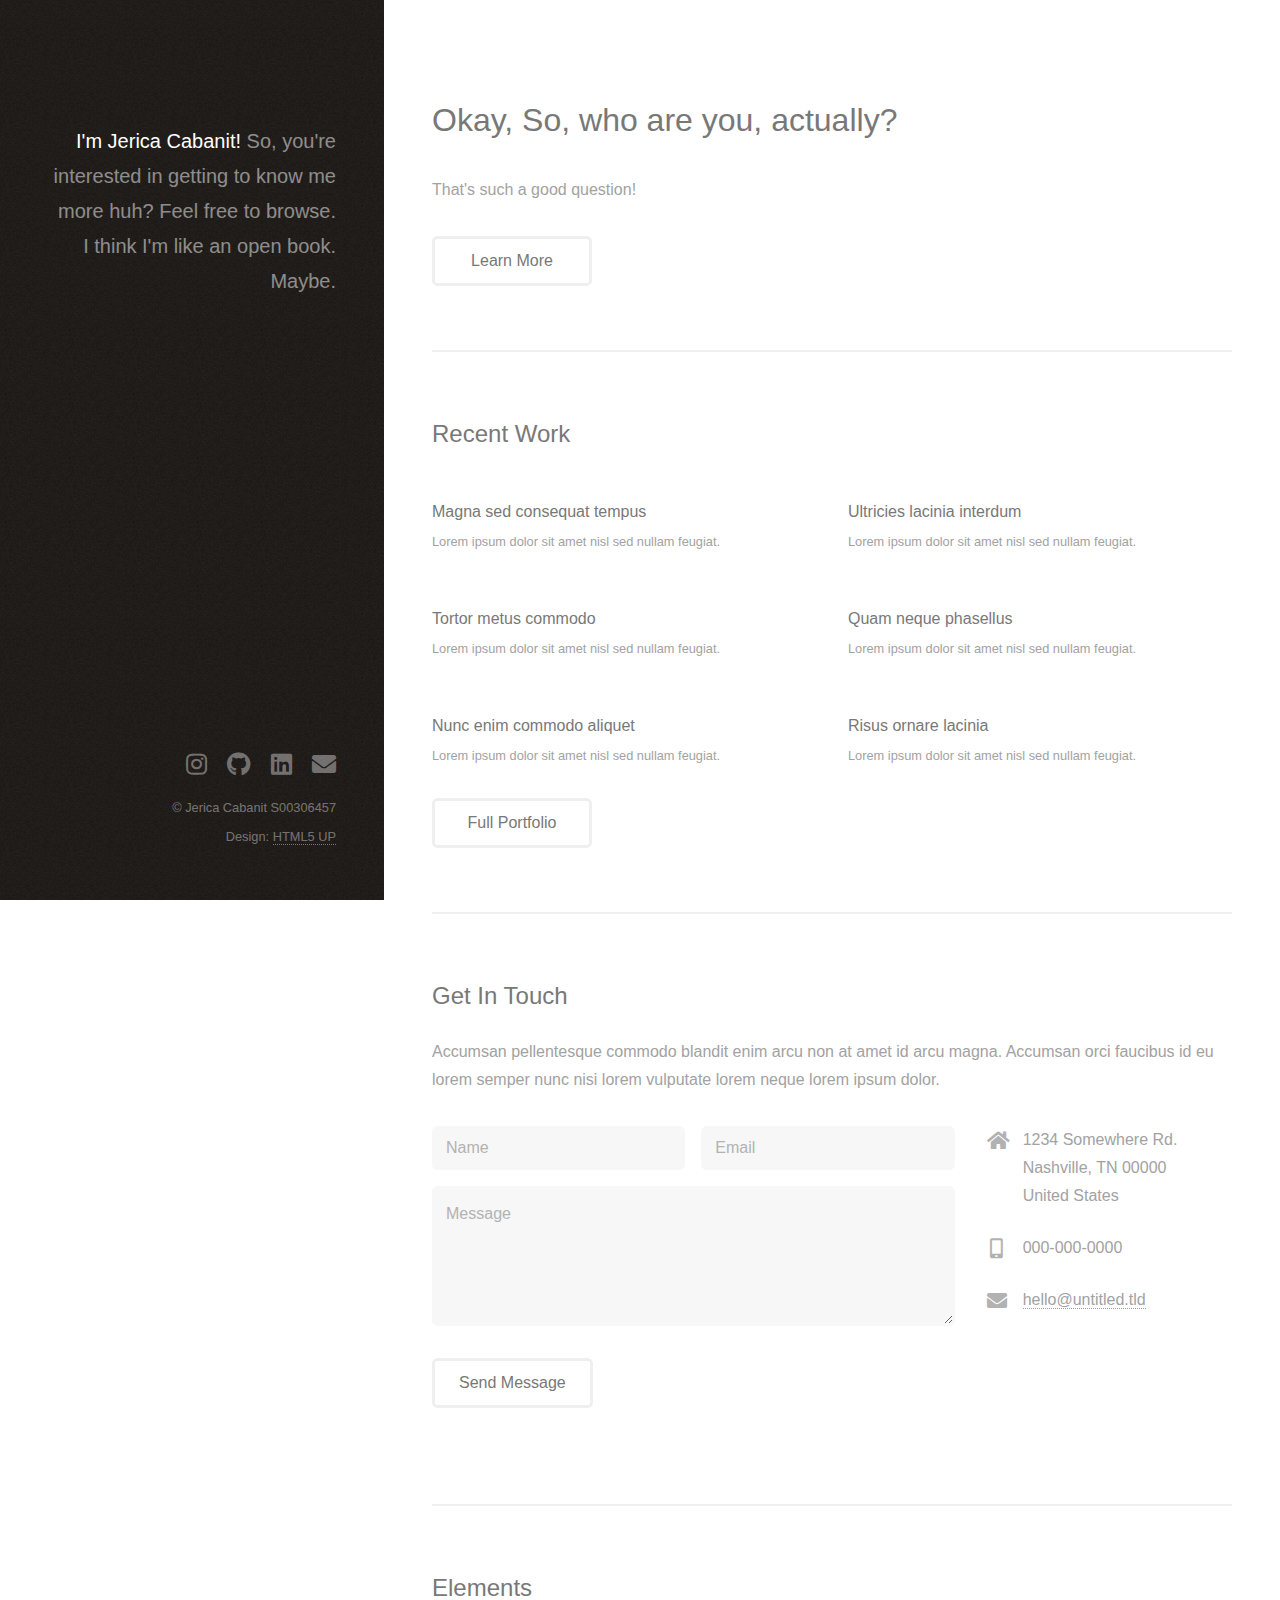
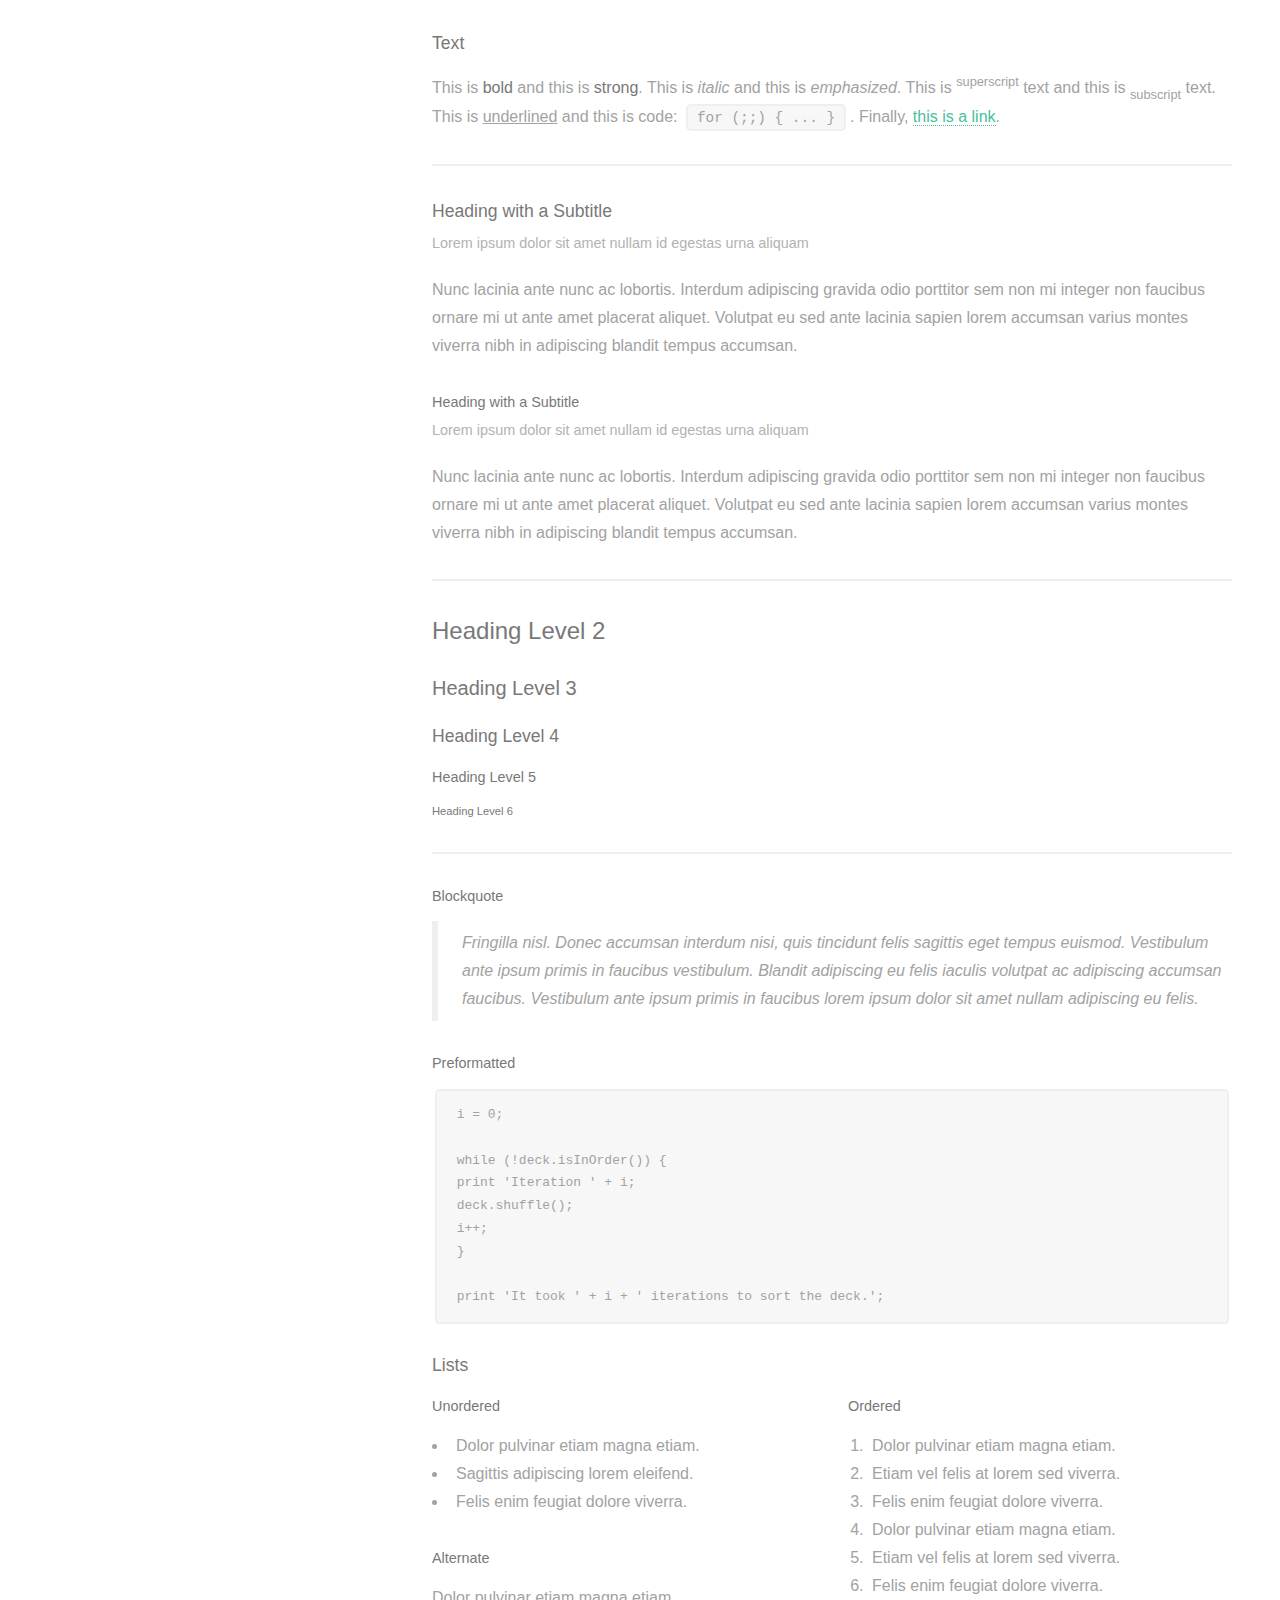
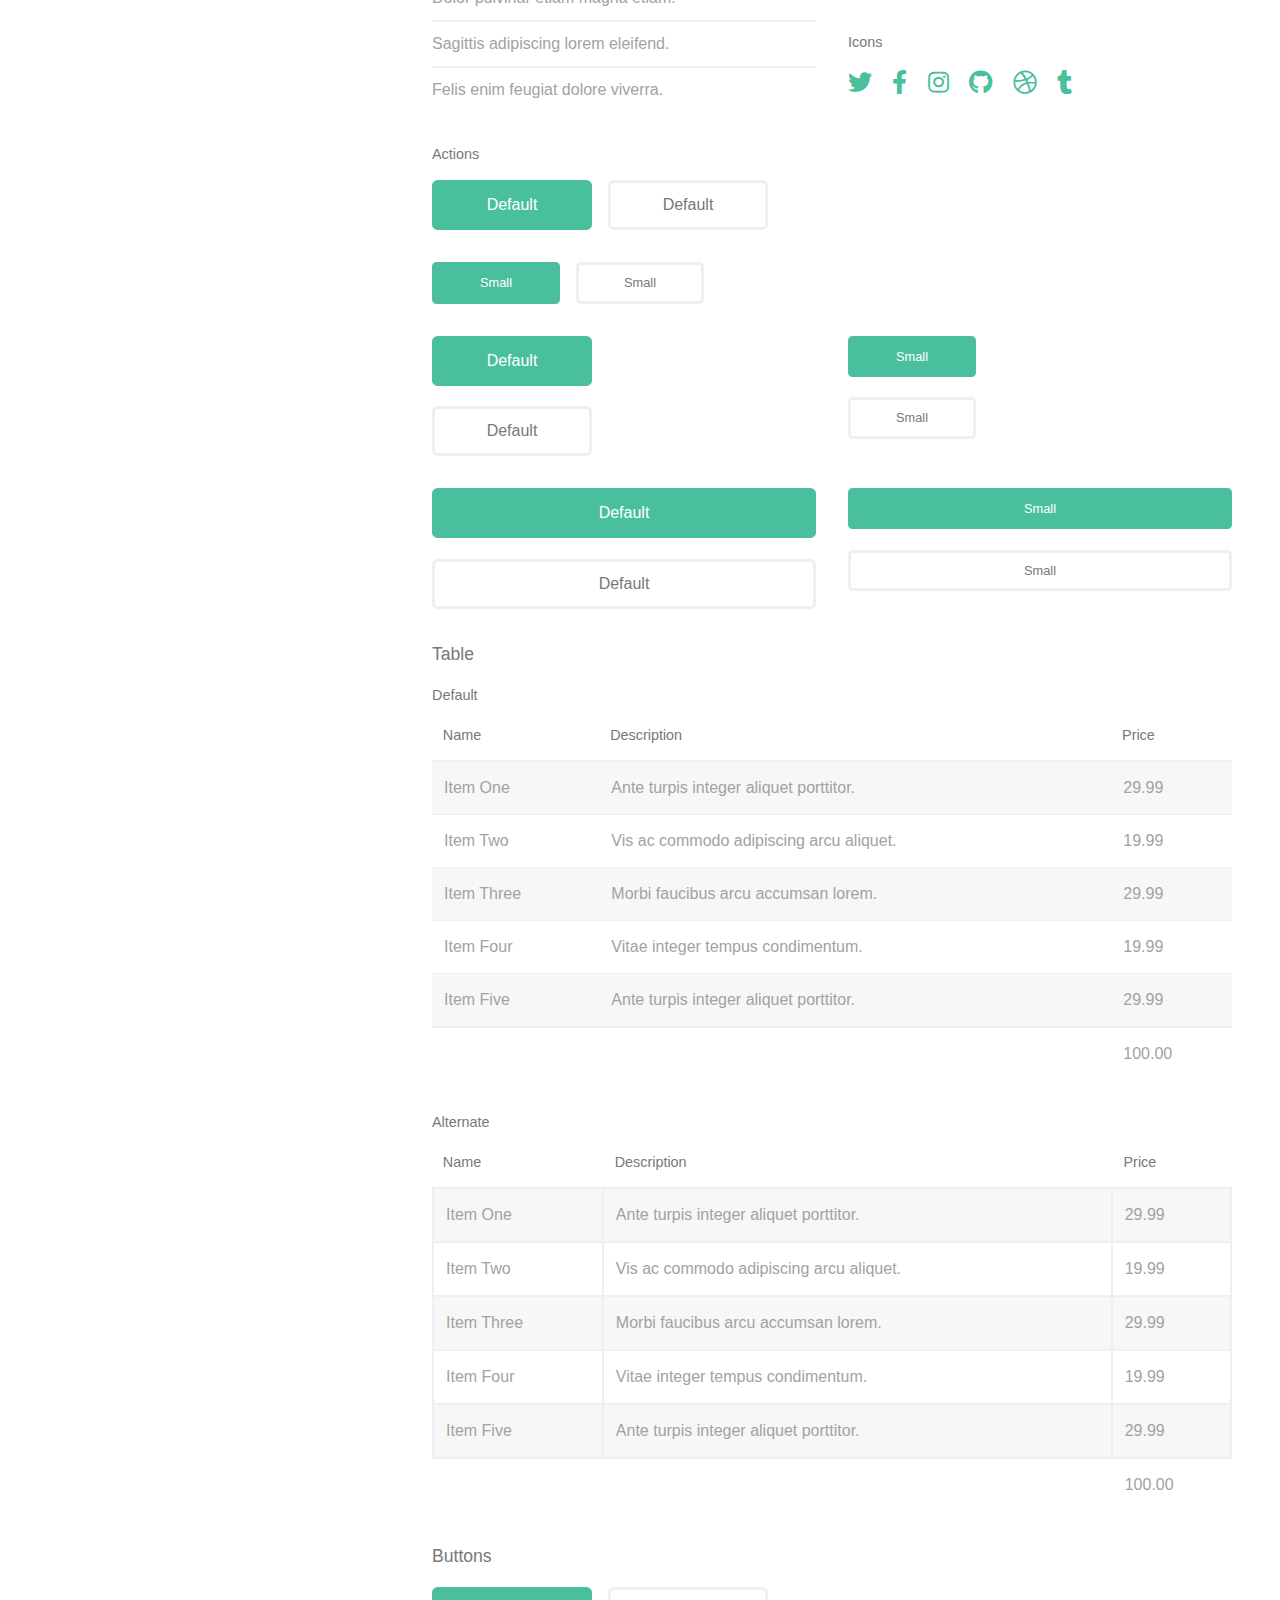
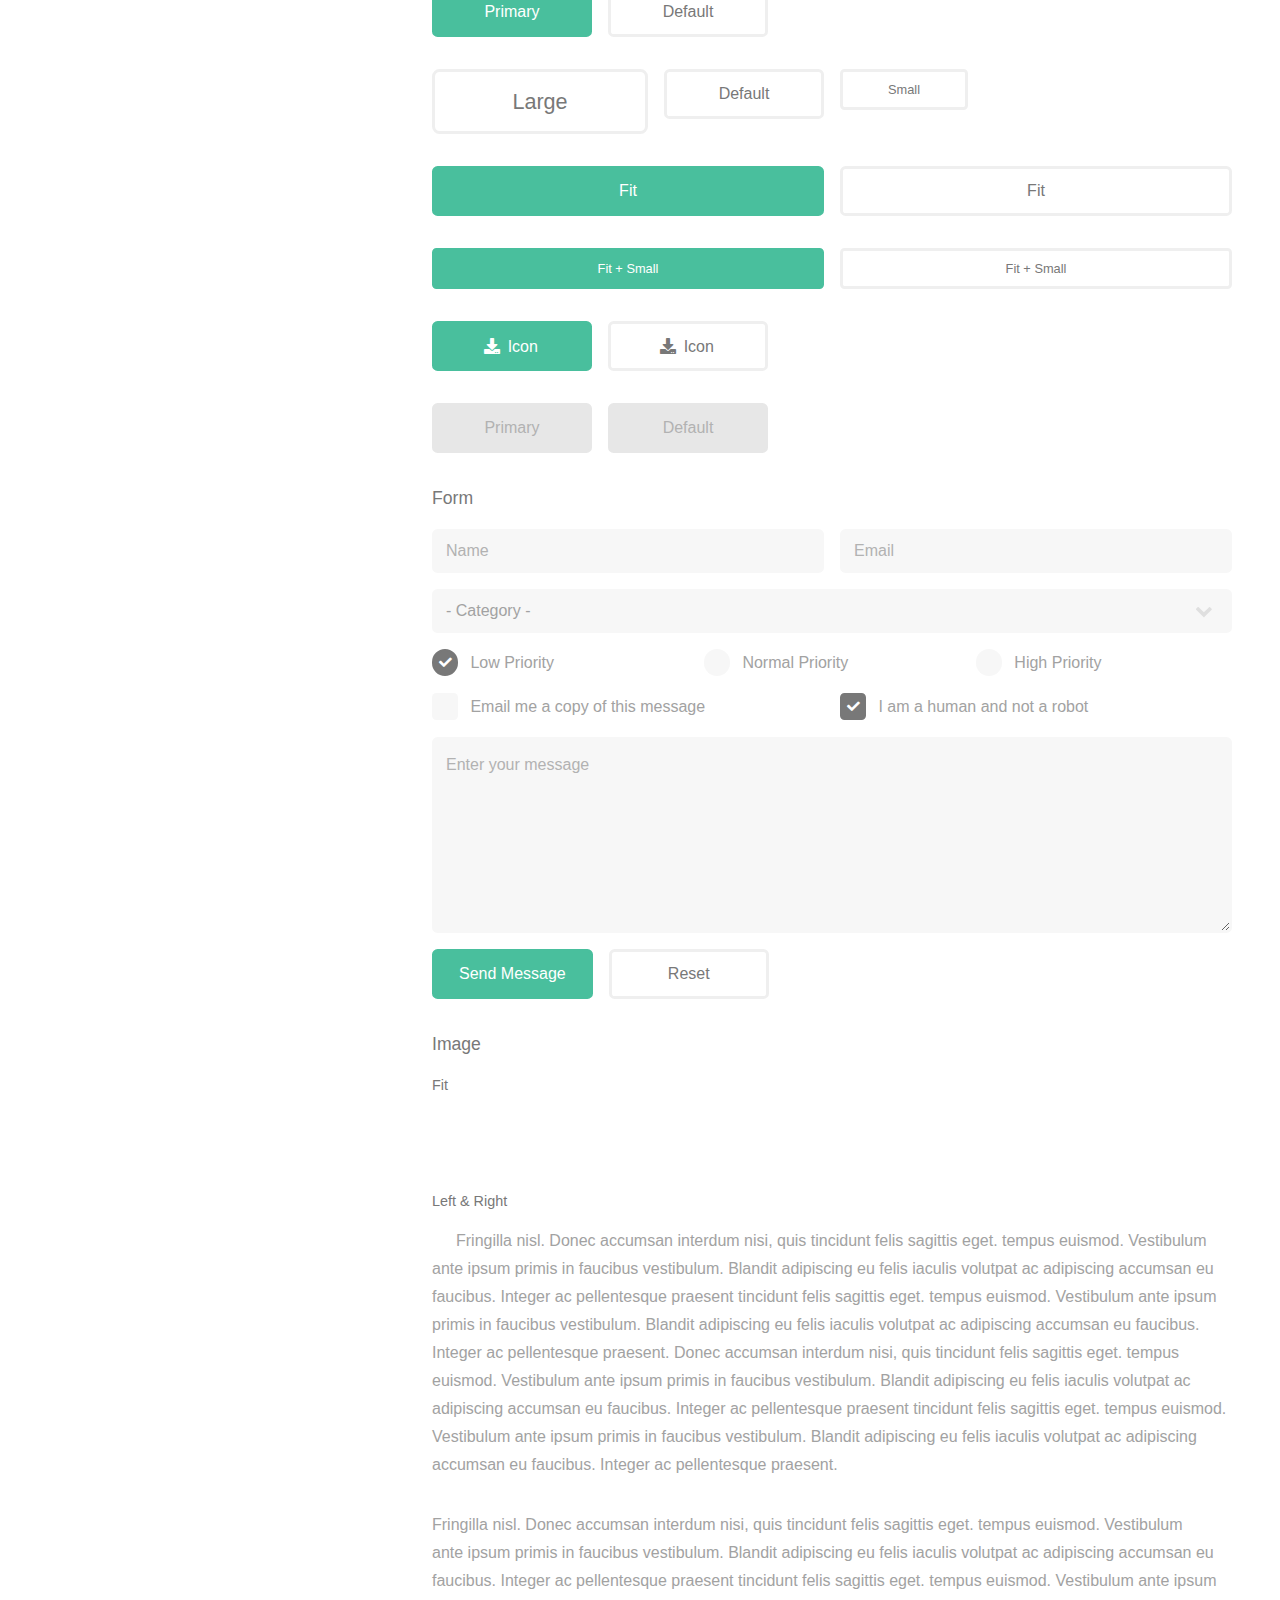
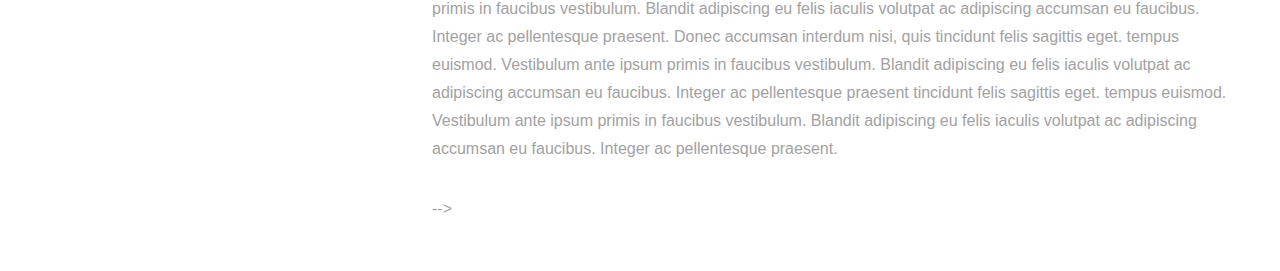
==== aboutme.html @ 07ad5244 "Updated edits on code" ====
<!DOCTYPE HTML>
<!--
	Strata by HTML5 UP
	html5up.net | @ajlkn
	Free for personal and commercial use under the CCA 3.0 license (html5up.net/license)
-->
<html>
	<head>
		<title>Jerica Cabanit - Portfolio</title>
		<meta charset="utf-8" />
		<meta name="viewport" content="width=device-width, initial-scale=1, user-scalable=no" />
		<link rel="stylesheet" href="assets/css/main.css" />
	</head>
	<body class="is-preload">

		<!-- Header -->
			<header id="header">
				<div class="inner">
					<a href="#" class="image avatar"><img src="images/avatar.jpg" alt="" /></a>
					<h1><strong>I'm Jerica Cabanit!</strong><br />
					So, you're interested in getting to know
					me more huh? Feel free to browse.
					I think I'm like an open book. Maybe. <h1>
				</div>
			</header>

		<!-- Main -->
			<div id="main">

				<!-- One -->
					<section id="one">
						<header class="major">
							<h2>Okay, So, who are you, actually?</h2>
						</header>
						<p> That's such a good question!</p>
						<ul class="actions">
							<li><a href="#" class="button">Learn More</a></li>
						</ul>
					</section>

				<!-- Two -->
					<section id="two">
						<h2>Recent Work</h2>
						<div class="row">
							<article class="col-6 col-12-xsmall work-item">
								<a href="images/fulls/01.jpg" class="image fit thumb"><img src="images/thumbs/01.jpg" alt="" /></a>
								<h3>Magna sed consequat tempus</h3>
								<p>Lorem ipsum dolor sit amet nisl sed nullam feugiat.</p>
							</article>
							<article class="col-6 col-12-xsmall work-item">
								<a href="images/fulls/02.jpg" class="image fit thumb"><img src="images/thumbs/02.jpg" alt="" /></a>
								<h3>Ultricies lacinia interdum</h3>
								<p>Lorem ipsum dolor sit amet nisl sed nullam feugiat.</p>
							</article>
							<article class="col-6 col-12-xsmall work-item">
								<a href="images/fulls/03.jpg" class="image fit thumb"><img src="images/thumbs/03.jpg" alt="" /></a>
								<h3>Tortor metus commodo</h3>
								<p>Lorem ipsum dolor sit amet nisl sed nullam feugiat.</p>
							</article>
							<article class="col-6 col-12-xsmall work-item">
								<a href="images/fulls/04.jpg" class="image fit thumb"><img src="images/thumbs/04.jpg" alt="" /></a>
								<h3>Quam neque phasellus</h3>
								<p>Lorem ipsum dolor sit amet nisl sed nullam feugiat.</p>
							</article>
							<article class="col-6 col-12-xsmall work-item">
								<a href="images/fulls/05.jpg" class="image fit thumb"><img src="images/thumbs/05.jpg" alt="" /></a>
								<h3>Nunc enim commodo aliquet</h3>
								<p>Lorem ipsum dolor sit amet nisl sed nullam feugiat.</p>
							</article>
							<article class="col-6 col-12-xsmall work-item">
								<a href="images/fulls/06.jpg" class="image fit thumb"><img src="images/thumbs/06.jpg" alt="" /></a>
								<h3>Risus ornare lacinia</h3>
								<p>Lorem ipsum dolor sit amet nisl sed nullam feugiat.</p>
							</article>
						</div>
						<ul class="actions">
							<li><a href="#" class="button">Full Portfolio</a></li>
						</ul>
					</section>

				<!-- Three -->
					<section id="three">
						<h2>Get In Touch</h2>
						<p>Accumsan pellentesque commodo blandit enim arcu non at amet id arcu magna. Accumsan orci faucibus id eu lorem semper nunc nisi lorem vulputate lorem neque lorem ipsum dolor.</p>
						<div class="row">
							<div class="col-8 col-12-small">
								<form method="post" action="#">
									<div class="row gtr-uniform gtr-50">
										<div class="col-6 col-12-xsmall"><input type="text" name="name" id="name" placeholder="Name" /></div>
										<div class="col-6 col-12-xsmall"><input type="email" name="email" id="email" placeholder="Email" /></div>
										<div class="col-12"><textarea name="message" id="message" placeholder="Message" rows="4"></textarea></div>
									</div>
								</form>
								<ul class="actions">
									<li><input type="submit" value="Send Message" /></li>
								</ul>
							</div>
							<div class="col-4 col-12-small">
								<ul class="labeled-icons">
									<li>
										<h3 class="icon solid fa-home"><span class="label">Address</span></h3>
										1234 Somewhere Rd.<br />
										Nashville, TN 00000<br />
										United States
									</li>
									<li>
										<h3 class="icon solid fa-mobile-alt"><span class="label">Phone</span></h3>
										000-000-0000
									</li>
									<li>
										<h3 class="icon solid fa-envelope"><span class="label">Email</span></h3>
										<a href="#">hello@untitled.tld</a>
									</li>
								</ul>
							</div>
						</div>
					</section>

					<section id="four">
						<h2>Elements</h2>

						<section>
							<h4>Text</h4>
							<p>This is <b>bold</b> and this is <strong>strong</strong>. This is <i>italic</i> and this is <em>emphasized</em>.
							This is <sup>superscript</sup> text and this is <sub>subscript</sub> text.
							This is <u>underlined</u> and this is code: <code>for (;;) { ... }</code>. Finally, <a href="#">this is a link</a>.</p>
							<hr />
							<header>
								<h4>Heading with a Subtitle</h4>
								<p>Lorem ipsum dolor sit amet nullam id egestas urna aliquam</p>
							</header>
							<p>Nunc lacinia ante nunc ac lobortis. Interdum adipiscing gravida odio porttitor sem non mi integer non faucibus ornare mi ut ante amet placerat aliquet. Volutpat eu sed ante lacinia sapien lorem accumsan varius montes viverra nibh in adipiscing blandit tempus accumsan.</p>
							<header>
								<h5>Heading with a Subtitle</h5>
								<p>Lorem ipsum dolor sit amet nullam id egestas urna aliquam</p>
							</header>
							<p>Nunc lacinia ante nunc ac lobortis. Interdum adipiscing gravida odio porttitor sem non mi integer non faucibus ornare mi ut ante amet placerat aliquet. Volutpat eu sed ante lacinia sapien lorem accumsan varius montes viverra nibh in adipiscing blandit tempus accumsan.</p>
							<hr />
							<h2>Heading Level 2</h2>
							<h3>Heading Level 3</h3>
							<h4>Heading Level 4</h4>
							<h5>Heading Level 5</h5>
							<h6>Heading Level 6</h6>
							<hr />
							<h5>Blockquote</h5>
							<blockquote>Fringilla nisl. Donec accumsan interdum nisi, quis tincidunt felis sagittis eget tempus euismod. Vestibulum ante ipsum primis in faucibus vestibulum. Blandit adipiscing eu felis iaculis volutpat ac adipiscing accumsan faucibus. Vestibulum ante ipsum primis in faucibus lorem ipsum dolor sit amet nullam adipiscing eu felis.</blockquote>
							<h5>Preformatted</h5>
							<pre><code>i = 0;

while (!deck.isInOrder()) {
print 'Iteration ' + i;
deck.shuffle();
i++;
}

print 'It took ' + i + ' iterations to sort the deck.';</code></pre>
						</section>

						<section>
							<h4>Lists</h4>
							<div class="row">
								<div class="col-6 col-12-xsmall">
									<h5>Unordered</h5>
									<ul>
										<li>Dolor pulvinar etiam magna etiam.</li>
										<li>Sagittis adipiscing lorem eleifend.</li>
										<li>Felis enim feugiat dolore viverra.</li>
									</ul>
									<h5>Alternate</h5>
									<ul class="alt">
										<li>Dolor pulvinar etiam magna etiam.</li>
										<li>Sagittis adipiscing lorem eleifend.</li>
										<li>Felis enim feugiat dolore viverra.</li>
									</ul>
								</div>
								<div class="col-6 col-12-xsmall">
									<h5>Ordered</h5>
									<ol>
										<li>Dolor pulvinar etiam magna etiam.</li>
										<li>Etiam vel felis at lorem sed viverra.</li>
										<li>Felis enim feugiat dolore viverra.</li>
										<li>Dolor pulvinar etiam magna etiam.</li>
										<li>Etiam vel felis at lorem sed viverra.</li>
										<li>Felis enim feugiat dolore viverra.</li>
									</ol>
									<h5>Icons</h5>
									<ul class="icons">
										<li><a href="#" class="icon brands fa-twitter"><span class="label">Twitter</span></a></li>
										<li><a href="#" class="icon brands fa-facebook-f"><span class="label">Facebook</span></a></li>
										<li><a href="#" class="icon brands fa-instagram"><span class="label">Instagram</span></a></li>
										<li><a href="#" class="icon brands fa-github"><span class="label">Github</span></a></li>
										<li><a href="#" class="icon brands fa-dribbble"><span class="label">Dribbble</span></a></li>
										<li><a href="#" class="icon brands fa-tumblr"><span class="label">Tumblr</span></a></li>
									</ul>
								</div>
							</div>
							<h5>Actions</h5>
							<ul class="actions">
								<li><a href="#" class="button primary">Default</a></li>
								<li><a href="#" class="button">Default</a></li>
							</ul>
							<ul class="actions small">
								<li><a href="#" class="button primary small">Small</a></li>
								<li><a href="#" class="button small">Small</a></li>
							</ul>
							<div class="row">
								<div class="col-6 col-12-small">
									<ul class="actions stacked">
										<li><a href="#" class="button primary">Default</a></li>
										<li><a href="#" class="button">Default</a></li>
									</ul>
								</div>
								<div class="col-6 col-12-small">
									<ul class="actions stacked">
										<li><a href="#" class="button primary small">Small</a></li>
										<li><a href="#" class="button small">Small</a></li>
									</ul>
								</div>
								<div class="col-6 col-12-small">
									<ul class="actions stacked">
										<li><a href="#" class="button primary fit">Default</a></li>
										<li><a href="#" class="button fit">Default</a></li>
									</ul>
								</div>
								<div class="col-6 col-12-small">
									<ul class="actions stacked">
										<li><a href="#" class="button primary small fit">Small</a></li>
										<li><a href="#" class="button small fit">Small</a></li>
									</ul>
								</div>
							</div>
						</section>

						<section>
							<h4>Table</h4>
							<h5>Default</h5>
							<div class="table-wrapper">
								<table>
									<thead>
										<tr>
											<th>Name</th>
											<th>Description</th>
											<th>Price</th>
										</tr>
									</thead>
									<tbody>
										<tr>
											<td>Item One</td>
											<td>Ante turpis integer aliquet porttitor.</td>
											<td>29.99</td>
										</tr>
										<tr>
											<td>Item Two</td>
											<td>Vis ac commodo adipiscing arcu aliquet.</td>
											<td>19.99</td>
										</tr>
										<tr>
											<td>Item Three</td>
											<td> Morbi faucibus arcu accumsan lorem.</td>
											<td>29.99</td>
										</tr>
										<tr>
											<td>Item Four</td>
											<td>Vitae integer tempus condimentum.</td>
											<td>19.99</td>
										</tr>
										<tr>
											<td>Item Five</td>
											<td>Ante turpis integer aliquet porttitor.</td>
											<td>29.99</td>
										</tr>
									</tbody>
									<tfoot>
										<tr>
											<td colspan="2"></td>
											<td>100.00</td>
										</tr>
									</tfoot>
								</table>
							</div>

							<h5>Alternate</h5>
							<div class="table-wrapper">
								<table class="alt">
									<thead>
										<tr>
											<th>Name</th>
											<th>Description</th>
											<th>Price</th>
										</tr>
									</thead>
									<tbody>
										<tr>
											<td>Item One</td>
											<td>Ante turpis integer aliquet porttitor.</td>
											<td>29.99</td>
										</tr>
										<tr>
											<td>Item Two</td>
											<td>Vis ac commodo adipiscing arcu aliquet.</td>
											<td>19.99</td>
										</tr>
										<tr>
											<td>Item Three</td>
											<td> Morbi faucibus arcu accumsan lorem.</td>
											<td>29.99</td>
										</tr>
										<tr>
											<td>Item Four</td>
											<td>Vitae integer tempus condimentum.</td>
											<td>19.99</td>
										</tr>
										<tr>
											<td>Item Five</td>
											<td>Ante turpis integer aliquet porttitor.</td>
											<td>29.99</td>
										</tr>
									</tbody>
									<tfoot>
										<tr>
											<td colspan="2"></td>
											<td>100.00</td>
										</tr>
									</tfoot>
								</table>
							</div>
						</section>

						<section>
							<h4>Buttons</h4>
							<ul class="actions">
								<li><a href="#" class="button primary">Primary</a></li>
								<li><a href="#" class="button">Default</a></li>
							</ul>
							<ul class="actions">
								<li><a href="#" class="button large">Large</a></li>
								<li><a href="#" class="button">Default</a></li>
								<li><a href="#" class="button small">Small</a></li>
							</ul>
							<ul class="actions fit">
								<li><a href="#" class="button primary fit">Fit</a></li>
								<li><a href="#" class="button fit">Fit</a></li>
							</ul>
							<ul class="actions fit small">
								<li><a href="#" class="button primary fit small">Fit + Small</a></li>
								<li><a href="#" class="button fit small">Fit + Small</a></li>
							</ul>
							<ul class="actions">
								<li><a href="#" class="button primary icon solid fa-download">Icon</a></li>
								<li><a href="#" class="button icon solid fa-download">Icon</a></li>
							</ul>
							<ul class="actions">
								<li><span class="button primary disabled">Primary</span></li>
								<li><span class="button disabled">Default</span></li>
							</ul>
						</section>

						<section>
							<h4>Form</h4>
							<form method="post" action="#">
								<div class="row gtr-uniform gtr-50">
									<div class="col-6 col-12-xsmall">
										<input type="text" name="demo-name" id="demo-name" value="" placeholder="Name" />
									</div>
									<div class="col-6 col-12-xsmall">
										<input type="email" name="demo-email" id="demo-email" value="" placeholder="Email" />
									</div>
									<div class="col-12">
										<select name="demo-category" id="demo-category">
											<option value="">- Category -</option>
											<option value="1">Manufacturing</option>
											<option value="1">Shipping</option>
											<option value="1">Administration</option>
											<option value="1">Human Resources</option>
										</select>
									</div>
									<div class="col-4 col-12-small">
										<input type="radio" id="demo-priority-low" name="demo-priority" checked>
										<label for="demo-priority-low">Low Priority</label>
									</div>
									<div class="col-4 col-12-small">
										<input type="radio" id="demo-priority-normal" name="demo-priority">
										<label for="demo-priority-normal">Normal Priority</label>
									</div>
									<div class="col-4 col-12-small">
										<input type="radio" id="demo-priority-high" name="demo-priority">
										<label for="demo-priority-high">High Priority</label>
									</div>
									<div class="col-6 col-12-small">
										<input type="checkbox" id="demo-copy" name="demo-copy">
										<label for="demo-copy">Email me a copy of this message</label>
									</div>
									<div class="col-6 col-12-small">
										<input type="checkbox" id="demo-human" name="demo-human" checked>
										<label for="demo-human">I am a human and not a robot</label>
									</div>
									<div class="col-12">
										<textarea name="demo-message" id="demo-message" placeholder="Enter your message" rows="6"></textarea>
									</div>
									<div class="col-12">
										<ul class="actions">
											<li><input type="submit" value="Send Message" class="primary" /></li>
											<li><input type="reset" value="Reset" /></li>
										</ul>
									</div>
								</div>
							</form>
						</section>

						<section>
							<h4>Image</h4>
							<h5>Fit</h5>
							<div class="box alt">
								<div class="row gtr-50 gtr-uniform">
									<div class="col-12"><span class="image fit"><img src="images/fulls/05.jpg" alt="" /></span></div>
									<div class="col-4"><span class="image fit"><img src="images/thumbs/01.jpg" alt="" /></span></div>
									<div class="col-4"><span class="image fit"><img src="images/thumbs/02.jpg" alt="" /></span></div>
									<div class="col-4"><span class="image fit"><img src="images/thumbs/03.jpg" alt="" /></span></div>
									<div class="col-4"><span class="image fit"><img src="images/thumbs/04.jpg" alt="" /></span></div>
									<div class="col-4"><span class="image fit"><img src="images/thumbs/05.jpg" alt="" /></span></div>
									<div class="col-4"><span class="image fit"><img src="images/thumbs/06.jpg" alt="" /></span></div>
									<div class="col-4"><span class="image fit"><img src="images/thumbs/03.jpg" alt="" /></span></div>
									<div class="col-4"><span class="image fit"><img src="images/thumbs/02.jpg" alt="" /></span></div>
									<div class="col-4"><span class="image fit"><img src="images/thumbs/01.jpg" alt="" /></span></div>
								</div>
							</div>
							<h5>Left &amp; Right</h5>
							<p><span class="image left"><img src="images/avatar.jpg" alt="" /></span>Fringilla nisl. Donec accumsan interdum nisi, quis tincidunt felis sagittis eget. tempus euismod. Vestibulum ante ipsum primis in faucibus vestibulum. Blandit adipiscing eu felis iaculis volutpat ac adipiscing accumsan eu faucibus. Integer ac pellentesque praesent tincidunt felis sagittis eget. tempus euismod. Vestibulum ante ipsum primis in faucibus vestibulum. Blandit adipiscing eu felis iaculis volutpat ac adipiscing accumsan eu faucibus. Integer ac pellentesque praesent. Donec accumsan interdum nisi, quis tincidunt felis sagittis eget. tempus euismod. Vestibulum ante ipsum primis in faucibus vestibulum. Blandit adipiscing eu felis iaculis volutpat ac adipiscing accumsan eu faucibus. Integer ac pellentesque praesent tincidunt felis sagittis eget. tempus euismod. Vestibulum ante ipsum primis in faucibus vestibulum. Blandit adipiscing eu felis iaculis volutpat ac adipiscing accumsan eu faucibus. Integer ac pellentesque praesent.</p>
							<p><span class="image right"><img src="images/avatar.jpg" alt="" /></span>Fringilla nisl. Donec accumsan interdum nisi, quis tincidunt felis sagittis eget. tempus euismod. Vestibulum ante ipsum primis in faucibus vestibulum. Blandit adipiscing eu felis iaculis volutpat ac adipiscing accumsan eu faucibus. Integer ac pellentesque praesent tincidunt felis sagittis eget. tempus euismod. Vestibulum ante ipsum primis in faucibus vestibulum. Blandit adipiscing eu felis iaculis volutpat ac adipiscing accumsan eu faucibus. Integer ac pellentesque praesent. Donec accumsan interdum nisi, quis tincidunt felis sagittis eget. tempus euismod. Vestibulum ante ipsum primis in faucibus vestibulum. Blandit adipiscing eu felis iaculis volutpat ac adipiscing accumsan eu faucibus. Integer ac pellentesque praesent tincidunt felis sagittis eget. tempus euismod. Vestibulum ante ipsum primis in faucibus vestibulum. Blandit adipiscing eu felis iaculis volutpat ac adipiscing accumsan eu faucibus. Integer ac pellentesque praesent.</p>
						</section>

					</section>
				-->

			</div>

		<!-- Footer -->
			<footer id="footer">
				<div class="inner">
					<ul class="icons">
						<li><a href="#" class="icon brands fa-instagram"><span class="label">Instagram</span></a></li>
						<li><a href="#" class="icon brands fa-github"><span class="label">Github</span></a></li>
						<li><a href="#" class="icon brands fa-linkedin"><span class="label">LinkedIn</span></a></li>
						<li><a href="#" class="icon solid fa-envelope"><span class="label">Email</span></a></li>
					</ul>
					<ul class="copyright">
						<li>&copy; Jerica Cabanit S00306457</li><li>Design: <a href="http://html5up.net">HTML5 UP</a></li>
					</ul>
				</div>
			</footer>

		<!-- Scripts -->
			<script src="assets/js/jquery.min.js"></script>
			<script src="assets/js/jquery.poptrox.min.js"></script>
			<script src="assets/js/browser.min.js"></script>
			<script src="assets/js/breakpoints.min.js"></script>
			<script src="assets/js/util.js"></script>
			<script src="assets/js/main.js"></script>

	</body>
</html>
---- assets/css/main.css ----
@import url("fontawesome-all.min.css");
@import url("https://fonts.googleapis.com/css?family=Source+Sans+Pro:400,400italic");

/*
	Strata by HTML5 UP
	html5up.net | @ajlkn
	Free for personal and commercial use under the CCA 3.0 license (html5up.net/license)
*/

html, body, div, span, applet, object,
iframe, h1, h2, h3, h4, h5, h6, p, blockquote,
pre, a, abbr, acronym, address, big, cite,
code, del, dfn, em, img, ins, kbd, q, s, samp,
small, strike, strong, sub, sup, tt, var, b,
u, i, center, dl, dt, dd, ol, ul, li, fieldset,
form, label, legend, table, caption, tbody,
tfoot, thead, tr, th, td, article, aside,
canvas, details, embed, figure, figcaption,
footer, header, hgroup, menu, nav, output, ruby,
section, summary, time, mark, audio, video {
	margin: 0;
	padding: 0;
	border: 0;
	font-size: 100%;
	font: inherit;
	vertical-align: baseline;}

article, aside, details, figcaption, figure,
footer, header, hgroup, menu, nav, section {
	display: block;}

body {
	line-height: 1;
}

ol, ul {
	list-style: none;
}

blockquote, q {
	quotes: none;
}

	blockquote:before, blockquote:after, q:before, q:after {
		content: '';
		content: none;
	}

table {
	border-collapse: collapse;
	border-spacing: 0;
}

body {
	-webkit-text-size-adjust: none;
}

mark {
	background-color: transparent;
	color: inherit;
}

input::-moz-focus-inner {
	border: 0;
	padding: 0;
}

input, select, textarea {
	-moz-appearance: none;
	-webkit-appearance: none;
	-ms-appearance: none;
	appearance: none;
}

/* Basic */

	html {
		box-sizing: border-box;
	}

	*, *:before, *:after {
		box-sizing: inherit;
	}

	body {
		background: #fff;
	}

		body.is-preload *, body.is-preload *:before, body.is-preload *:after {
			-moz-animation: none !important;
			-webkit-animation: none !important;
			-ms-animation: none !important;
			animation: none !important;
			-moz-transition: none !important;
			-webkit-transition: none !important;
			-ms-transition: none !important;
			transition: none !important;
		}

	body, input, select, textarea {
		color: #a2a2a2;
		font-family: Arial, Helvetica, sans-serif;
		font-size: 16pt;
		font-weight: 400;
		line-height: 1.75em;
	}

	a {
		-moz-transition: color 0.2s ease-in-out, border-color 0.2s ease-in-out;
		-webkit-transition: color 0.2s ease-in-out, border-color 0.2s ease-in-out;
		-ms-transition: color 0.2s ease-in-out, border-color 0.2s ease-in-out;
		transition: color 0.2s ease-in-out, border-color 0.2s ease-in-out;
		border-bottom: dotted 1px;
		color: #49bf9d;
		text-decoration: none;
	}

		a:hover {
			border-bottom-color: transparent;
			color: #49bf9d !important;
			text-decoration: none;
		}

	strong, b {
		color: #787878;
		font-weight: 400;
	}

	em, i {
		font-style: italic;
	}

	p {
		margin: 0 0 2em 0;
	}

	h1, h2, h3, h4, h5, h6 {
		color: #787878;
		font-weight: 400;
		line-height: 1em;
		margin: 0 0 1em 0;
	}

		h1 a, h2 a, h3 a, h4 a, h5 a, h6 a {
			color: inherit;
			text-decoration: none;
		}

	h1 {
		font-size: 2em;
		line-height: 1.5em;
	}

	h2 {
		font-size: 1.5em;
		line-height: 1.5em;
	}

	h3 {
		font-size: 1.25em;
		line-height: 1.5em;
	}

	h4 {
		font-size: 1.1em;
		line-height: 1.5em;
	}

	h5 {
		font-size: 0.9em;
		line-height: 1.5em;
	}

	h6 {
		font-size: 0.7em;
		line-height: 1.5em;
	}

	sub {
		font-size: 0.8em;
		position: relative;
		top: 0.5em;
	}

	sup {
		font-size: 0.8em;
		position: relative;
		top: -0.5em;
	}

	hr {
		border: 0;
		border-bottom: solid 2px #efefef;
		margin: 2em 0;
	}

		hr.major {
			margin: 3em 0;
		}

	blockquote {
		border-left: solid 6px #efefef;
		font-style: italic;
		margin: 0 0 2em 0;
		padding: 0.5em 0 0.5em 1.5em;
	}

	code {
		background: #f7f7f7;
		border-radius: 0.35em;
		border: solid 2px #efefef;
		font-family: "Courier New", monospace;
		font-size: 0.9em;
		margin: 0 0.25em;
		padding: 0.25em 0.65em;
	}

	pre {
		-webkit-overflow-scrolling: touch;
		font-family: "Courier New", monospace;
		font-size: 0.9em;
		margin: 0 0 2em 0;
	}

		pre code {
			display: block;
			line-height: 1.75em;
			padding: 1em 1.5em;
			overflow-x: auto;
		}

	.align-left {
		text-align: left;
	}

	.align-center {
		text-align: center;
	}

	.align-right {
		text-align: right;
	}

/* Container */

	.container {
		margin: 0 auto;
		max-width: calc(100% - 4em);
		width: 100%;
	}

		.container.xsmall {
			width: 25%;
		}

		.container.small {
			width: 50%;
		}

		.container.medium {
			width: 75%;
		}

		.container.large {
			width: 125%;
		}

		.container.xlarge {
			width: 150%;
		}

		.container.max {
			width: 100%;
		}

		@media screen and (max-width: 980px) {

			.container {
				width: 100% !important;
				max-width: 100% !important;
			}

		}

		@media screen and (max-width: 480px) {

			.container {
				max-width: calc(100% - 3em);
			}

		}

/* Row */

	.row {
		display: flex;
		flex-wrap: wrap;
		box-sizing: border-box;
		align-items: stretch;
	}

		.row > * {
			box-sizing: border-box;
		}

		.row.gtr-uniform > * > :last-child {
			margin-bottom: 0;
		}

		.row.aln-left {
			justify-content: flex-start;
		}

		.row.aln-center {
			justify-content: center;
		}

		.row.aln-right {
			justify-content: flex-end;
		}

		.row.aln-top {
			align-items: flex-start;
		}

		.row.aln-middle {
			align-items: center;
		}

		.row.aln-bottom {
			align-items: flex-end;
		}

		.row > .imp {
			order: -1;
		}

		.row > .col-1 {
			width: 8.33333%;
		}

		.row > .off-1 {
			margin-left: 8.33333%;
		}

		.row > .col-2 {
			width: 16.66667%;
		}

		.row > .off-2 {
			margin-left: 16.66667%;
		}

		.row > .col-3 {
			width: 25%;
		}

		.row > .off-3 {
			margin-left: 25%;
		}

		.row > .col-4 {
			width: 33.33333%;
		}

		.row > .off-4 {
			margin-left: 33.33333%;
		}

		.row > .col-5 {
			width: 41.66667%;
		}

		.row > .off-5 {
			margin-left: 41.66667%;
		}

		.row > .col-6 {
			width: 50%;
		}

		.row > .off-6 {
			margin-left: 50%;
		}

		.row > .col-7 {
			width: 58.33333%;
		}

		.row > .off-7 {
			margin-left: 58.33333%;
		}

		.row > .col-8 {
			width: 66.66667%;
		}

		.row > .off-8 {
			margin-left: 66.66667%;
		}

		.row > .col-9 {
			width: 75%;
		}

		.row > .off-9 {
			margin-left: 75%;
		}

		.row > .col-10 {
			width: 83.33333%;
		}

		.row > .off-10 {
			margin-left: 83.33333%;
		}

		.row > .col-11 {
			width: 91.66667%;
		}

		.row > .off-11 {
			margin-left: 91.66667%;
		}

		.row > .col-12 {
			width: 100%;
		}

		.row > .off-12 {
			margin-left: 100%;
		}

		.row.gtr-0 {
			margin-top: 0;
			margin-left: 0em;
		}

			.row.gtr-0 > * {
				padding: 0 0 0 0em;
			}

			.row.gtr-0.gtr-uniform {
				margin-top: 0em;
			}

				.row.gtr-0.gtr-uniform > * {
					padding-top: 0em;
				}

		.row.gtr-25 {
			margin-top: 0;
			margin-left: -0.625em;
		}

			.row.gtr-25 > * {
				padding: 0 0 0 0.625em;
			}

			.row.gtr-25.gtr-uniform {
				margin-top: -0.625em;
			}

				.row.gtr-25.gtr-uniform > * {
					padding-top: 0.625em;
				}

		.row.gtr-50 {
			margin-top: 0;
			margin-left: -1.25em;
		}

			.row.gtr-50 > * {
				padding: 0 0 0 1.25em;
			}

			.row.gtr-50.gtr-uniform {
				margin-top: -1.25em;
			}

				.row.gtr-50.gtr-uniform > * {
					padding-top: 1.25em;
				}

		.row {
			margin-top: 0;
			margin-left: -2.5em;
		}

			.row > * {
				padding: 0 0 0 2.5em;
			}

			.row.gtr-uniform {
				margin-top: -2.5em;
			}

				.row.gtr-uniform > * {
					padding-top: 2.5em;
				}

		.row.gtr-150 {
			margin-top: 0;
			margin-left: -3.75em;
		}

			.row.gtr-150 > * {
				padding: 0 0 0 3.75em;
			}

			.row.gtr-150.gtr-uniform {
				margin-top: -3.75em;
			}

				.row.gtr-150.gtr-uniform > * {
					padding-top: 3.75em;
				}

		.row.gtr-200 {
			margin-top: 0;
			margin-left: -5em;
		}

			.row.gtr-200 > * {
				padding: 0 0 0 5em;
			}

			.row.gtr-200.gtr-uniform {
				margin-top: -5em;
			}

				.row.gtr-200.gtr-uniform > * {
					padding-top: 5em;
				}

		@media screen and (max-width: 1800px) {

			.row {
				display: flex;
				flex-wrap: wrap;
				box-sizing: border-box;
				align-items: stretch;
			}

				.row > * {
					box-sizing: border-box;
				}

				.row.gtr-uniform > * > :last-child {
					margin-bottom: 0;
				}

				.row.aln-left {
					justify-content: flex-start;
				}

				.row.aln-center {
					justify-content: center;
				}

				.row.aln-right {
					justify-content: flex-end;
				}

				.row.aln-top {
					align-items: flex-start;
				}

				.row.aln-middle {
					align-items: center;
				}

				.row.aln-bottom {
					align-items: flex-end;
				}

				.row > .imp-xlarge {
					order: -1;
				}

				.row > .col-1-xlarge {
					width: 8.33333%;
				}

				.row > .off-1-xlarge {
					margin-left: 8.33333%;
				}

				.row > .col-2-xlarge {
					width: 16.66667%;
				}

				.row > .off-2-xlarge {
					margin-left: 16.66667%;
				}

				.row > .col-3-xlarge {
					width: 25%;
				}

				.row > .off-3-xlarge {
					margin-left: 25%;
				}

				.row > .col-4-xlarge {
					width: 33.33333%;
				}

				.row > .off-4-xlarge {
					margin-left: 33.33333%;
				}

				.row > .col-5-xlarge {
					width: 41.66667%;
				}

				.row > .off-5-xlarge {
					margin-left: 41.66667%;
				}

				.row > .col-6-xlarge {
					width: 50%;
				}

				.row > .off-6-xlarge {
					margin-left: 50%;
				}

				.row > .col-7-xlarge {
					width: 58.33333%;
				}

				.row > .off-7-xlarge {
					margin-left: 58.33333%;
				}

				.row > .col-8-xlarge {
					width: 66.66667%;
				}

				.row > .off-8-xlarge {
					margin-left: 66.66667%;
				}

				.row > .col-9-xlarge {
					width: 75%;
				}

				.row > .off-9-xlarge {
					margin-left: 75%;
				}

				.row > .col-10-xlarge {
					width: 83.33333%;
				}

				.row > .off-10-xlarge {
					margin-left: 83.33333%;
				}

				.row > .col-11-xlarge {
					width: 91.66667%;
				}

				.row > .off-11-xlarge {
					margin-left: 91.66667%;
				}

				.row > .col-12-xlarge {
					width: 100%;
				}

				.row > .off-12-xlarge {
					margin-left: 100%;
				}

				.row.gtr-0 {
					margin-top: 0;
					margin-left: 0em;
				}

					.row.gtr-0 > * {
						padding: 0 0 0 0em;
					}

					.row.gtr-0.gtr-uniform {
						margin-top: 0em;
					}

						.row.gtr-0.gtr-uniform > * {
							padding-top: 0em;
						}

				.row.gtr-25 {
					margin-top: 0;
					margin-left: -0.625em;
				}

					.row.gtr-25 > * {
						padding: 0 0 0 0.625em;
					}

					.row.gtr-25.gtr-uniform {
						margin-top: -0.625em;
					}

						.row.gtr-25.gtr-uniform > * {
							padding-top: 0.625em;
						}

				.row.gtr-50 {
					margin-top: 0;
					margin-left: -1.25em;
				}

					.row.gtr-50 > * {
						padding: 0 0 0 1.25em;
					}

					.row.gtr-50.gtr-uniform {
						margin-top: -1.25em;
					}

						.row.gtr-50.gtr-uniform > * {
							padding-top: 1.25em;
						}

				.row {
					margin-top: 0;
					margin-left: -2.5em;
				}

					.row > * {
						padding: 0 0 0 2.5em;
					}

					.row.gtr-uniform {
						margin-top: -2.5em;
					}

						.row.gtr-uniform > * {
							padding-top: 2.5em;
						}

				.row.gtr-150 {
					margin-top: 0;
					margin-left: -3.75em;
				}

					.row.gtr-150 > * {
						padding: 0 0 0 3.75em;
					}

					.row.gtr-150.gtr-uniform {
						margin-top: -3.75em;
					}

						.row.gtr-150.gtr-uniform > * {
							padding-top: 3.75em;
						}

				.row.gtr-200 {
					margin-top: 0;
					margin-left: -5em;
				}

					.row.gtr-200 > * {
						padding: 0 0 0 5em;
					}

					.row.gtr-200.gtr-uniform {
						margin-top: -5em;
					}

						.row.gtr-200.gtr-uniform > * {
							padding-top: 5em;
						}

		}

		@media screen and (max-width: 1280px) {

			.row {
				display: flex;
				flex-wrap: wrap;
				box-sizing: border-box;
				align-items: stretch;
			}

				.row > * {
					box-sizing: border-box;
				}

				.row.gtr-uniform > * > :last-child {
					margin-bottom: 0;
				}

				.row.aln-left {
					justify-content: flex-start;
				}

				.row.aln-center {
					justify-content: center;
				}

				.row.aln-right {
					justify-content: flex-end;
				}

				.row.aln-top {
					align-items: flex-start;
				}

				.row.aln-middle {
					align-items: center;
				}

				.row.aln-bottom {
					align-items: flex-end;
				}

				.row > .imp-large {
					order: -1;
				}

				.row > .col-1-large {
					width: 8.33333%;
				}

				.row > .off-1-large {
					margin-left: 8.33333%;
				}

				.row > .col-2-large {
					width: 16.66667%;
				}

				.row > .off-2-large {
					margin-left: 16.66667%;
				}

				.row > .col-3-large {
					width: 25%;
				}

				.row > .off-3-large {
					margin-left: 25%;
				}

				.row > .col-4-large {
					width: 33.33333%;
				}

				.row > .off-4-large {
					margin-left: 33.33333%;
				}

				.row > .col-5-large {
					width: 41.66667%;
				}

				.row > .off-5-large {
					margin-left: 41.66667%;
				}

				.row > .col-6-large {
					width: 50%;
				}

				.row > .off-6-large {
					margin-left: 50%;
				}

				.row > .col-7-large {
					width: 58.33333%;
				}

				.row > .off-7-large {
					margin-left: 58.33333%;
				}

				.row > .col-8-large {
					width: 66.66667%;
				}

				.row > .off-8-large {
					margin-left: 66.66667%;
				}

				.row > .col-9-large {
					width: 75%;
				}

				.row > .off-9-large {
					margin-left: 75%;
				}

				.row > .col-10-large {
					width: 83.33333%;
				}

				.row > .off-10-large {
					margin-left: 83.33333%;
				}

				.row > .col-11-large {
					width: 91.66667%;
				}

				.row > .off-11-large {
					margin-left: 91.66667%;
				}

				.row > .col-12-large {
					width: 100%;
				}

				.row > .off-12-large {
					margin-left: 100%;
				}

				.row.gtr-0 {
					margin-top: 0;
					margin-left: 0em;
				}

					.row.gtr-0 > * {
						padding: 0 0 0 0em;
					}

					.row.gtr-0.gtr-uniform {
						margin-top: 0em;
					}

						.row.gtr-0.gtr-uniform > * {
							padding-top: 0em;
						}

				.row.gtr-25 {
					margin-top: 0;
					margin-left: -0.5em;
				}

					.row.gtr-25 > * {
						padding: 0 0 0 0.5em;
					}

					.row.gtr-25.gtr-uniform {
						margin-top: -0.5em;
					}

						.row.gtr-25.gtr-uniform > * {
							padding-top: 0.5em;
						}

				.row.gtr-50 {
					margin-top: 0;
					margin-left: -1em;
				}

					.row.gtr-50 > * {
						padding: 0 0 0 1em;
					}

					.row.gtr-50.gtr-uniform {
						margin-top: -1em;
					}

						.row.gtr-50.gtr-uniform > * {
							padding-top: 1em;
						}

				.row {
					margin-top: 0;
					margin-left: -2em;
				}

					.row > * {
						padding: 0 0 0 2em;
					}

					.row.gtr-uniform {
						margin-top: -2em;
					}

						.row.gtr-uniform > * {
							padding-top: 2em;
						}

				.row.gtr-150 {
					margin-top: 0;
					margin-left: -3em;
				}

					.row.gtr-150 > * {
						padding: 0 0 0 3em;
					}

					.row.gtr-150.gtr-uniform {
						margin-top: -3em;
					}

						.row.gtr-150.gtr-uniform > * {
							padding-top: 3em;
						}

				.row.gtr-200 {
					margin-top: 0;
					margin-left: -4em;
				}

					.row.gtr-200 > * {
						padding: 0 0 0 4em;
					}

					.row.gtr-200.gtr-uniform {
						margin-top: -4em;
					}

						.row.gtr-200.gtr-uniform > * {
							padding-top: 4em;
						}

		}

		@media screen and (max-width: 980px) {

			.row {
				display: flex;
				flex-wrap: wrap;
				box-sizing: border-box;
				align-items: stretch;
			}

				.row > * {
					box-sizing: border-box;
				}

				.row.gtr-uniform > * > :last-child {
					margin-bottom: 0;
				}

				.row.aln-left {
					justify-content: flex-start;
				}

				.row.aln-center {
					justify-content: center;
				}

				.row.aln-right {
					justify-content: flex-end;
				}

				.row.aln-top {
					align-items: flex-start;
				}

				.row.aln-middle {
					align-items: center;
				}

				.row.aln-bottom {
					align-items: flex-end;
				}

				.row > .imp-medium {
					order: -1;
				}

				.row > .col-1-medium {
					width: 8.33333%;
				}

				.row > .off-1-medium {
					margin-left: 8.33333%;
				}

				.row > .col-2-medium {
					width: 16.66667%;
				}

				.row > .off-2-medium {
					margin-left: 16.66667%;
				}

				.row > .col-3-medium {
					width: 25%;
				}

				.row > .off-3-medium {
					margin-left: 25%;
				}

				.row > .col-4-medium {
					width: 33.33333%;
				}

				.row > .off-4-medium {
					margin-left: 33.33333%;
				}

				.row > .col-5-medium {
					width: 41.66667%;
				}

				.row > .off-5-medium {
					margin-left: 41.66667%;
				}

				.row > .col-6-medium {
					width: 50%;
				}

				.row > .off-6-medium {
					margin-left: 50%;
				}

				.row > .col-7-medium {
					width: 58.33333%;
				}

				.row > .off-7-medium {
					margin-left: 58.33333%;
				}

				.row > .col-8-medium {
					width: 66.66667%;
				}

				.row > .off-8-medium {
					margin-left: 66.66667%;
				}

				.row > .col-9-medium {
					width: 75%;
				}

				.row > .off-9-medium {
					margin-left: 75%;
				}

				.row > .col-10-medium {
					width: 83.33333%;
				}

				.row > .off-10-medium {
					margin-left: 83.33333%;
				}

				.row > .col-11-medium {
					width: 91.66667%;
				}

				.row > .off-11-medium {
					margin-left: 91.66667%;
				}

				.row > .col-12-medium {
					width: 100%;
				}

				.row > .off-12-medium {
					margin-left: 100%;
				}

				.row.gtr-0 {
					margin-top: 0;
					margin-left: 0em;
				}

					.row.gtr-0 > * {
						padding: 0 0 0 0em;
					}

					.row.gtr-0.gtr-uniform {
						margin-top: 0em;
					}

						.row.gtr-0.gtr-uniform > * {
							padding-top: 0em;
						}

				.row.gtr-25 {
					margin-top: 0;
					margin-left: -0.5em;
				}

					.row.gtr-25 > * {
						padding: 0 0 0 0.5em;
					}

					.row.gtr-25.gtr-uniform {
						margin-top: -0.5em;
					}

						.row.gtr-25.gtr-uniform > * {
							padding-top: 0.5em;
						}

				.row.gtr-50 {
					margin-top: 0;
					margin-left: -1em;
				}

					.row.gtr-50 > * {
						padding: 0 0 0 1em;
					}

					.row.gtr-50.gtr-uniform {
						margin-top: -1em;
					}

						.row.gtr-50.gtr-uniform > * {
							padding-top: 1em;
						}

				.row {
					margin-top: 0;
					margin-left: -2em;
				}

					.row > * {
						padding: 0 0 0 2em;
					}

					.row.gtr-uniform {
						margin-top: -2em;
					}

						.row.gtr-uniform > * {
							padding-top: 2em;
						}

				.row.gtr-150 {
					margin-top: 0;
					margin-left: -3em;
				}

					.row.gtr-150 > * {
						padding: 0 0 0 3em;
					}

					.row.gtr-150.gtr-uniform {
						margin-top: -3em;
					}

						.row.gtr-150.gtr-uniform > * {
							padding-top: 3em;
						}

				.row.gtr-200 {
					margin-top: 0;
					margin-left: -4em;
				}

					.row.gtr-200 > * {
						padding: 0 0 0 4em;
					}

					.row.gtr-200.gtr-uniform {
						margin-top: -4em;
					}

						.row.gtr-200.gtr-uniform > * {
							padding-top: 4em;
						}

		}

		@media screen and (max-width: 736px) {

			.row {
				display: flex;
				flex-wrap: wrap;
				box-sizing: border-box;
				align-items: stretch;
			}

				.row > * {
					box-sizing: border-box;
				}

				.row.gtr-uniform > * > :last-child {
					margin-bottom: 0;
				}

				.row.aln-left {
					justify-content: flex-start;
				}

				.row.aln-center {
					justify-content: center;
				}

				.row.aln-right {
					justify-content: flex-end;
				}

				.row.aln-top {
					align-items: flex-start;
				}

				.row.aln-middle {
					align-items: center;
				}

				.row.aln-bottom {
					align-items: flex-end;
				}

				.row > .imp-small {
					order: -1;
				}

				.row > .col-1-small {
					width: 8.33333%;
				}

				.row > .off-1-small {
					margin-left: 8.33333%;
				}

				.row > .col-2-small {
					width: 16.66667%;
				}

				.row > .off-2-small {
					margin-left: 16.66667%;
				}

				.row > .col-3-small {
					width: 25%;
				}

				.row > .off-3-small {
					margin-left: 25%;
				}

				.row > .col-4-small {
					width: 33.33333%;
				}

				.row > .off-4-small {
					margin-left: 33.33333%;
				}

				.row > .col-5-small {
					width: 41.66667%;
				}

				.row > .off-5-small {
					margin-left: 41.66667%;
				}

				.row > .col-6-small {
					width: 50%;
				}

				.row > .off-6-small {
					margin-left: 50%;
				}

				.row > .col-7-small {
					width: 58.33333%;
				}

				.row > .off-7-small {
					margin-left: 58.33333%;
				}

				.row > .col-8-small {
					width: 66.66667%;
				}

				.row > .off-8-small {
					margin-left: 66.66667%;
				}

				.row > .col-9-small {
					width: 75%;
				}

				.row > .off-9-small {
					margin-left: 75%;
				}

				.row > .col-10-small {
					width: 83.33333%;
				}

				.row > .off-10-small {
					margin-left: 83.33333%;
				}

				.row > .col-11-small {
					width: 91.66667%;
				}

				.row > .off-11-small {
					margin-left: 91.66667%;
				}

				.row > .col-12-small {
					width: 100%;
				}

				.row > .off-12-small {
					margin-left: 100%;
				}

				.row.gtr-0 {
					margin-top: 0;
					margin-left: 0em;
				}

					.row.gtr-0 > * {
						padding: 0 0 0 0em;
					}

					.row.gtr-0.gtr-uniform {
						margin-top: 0em;
					}

						.row.gtr-0.gtr-uniform > * {
							padding-top: 0em;
						}

				.row.gtr-25 {
					margin-top: 0;
					margin-left: -0.375em;
				}

					.row.gtr-25 > * {
						padding: 0 0 0 0.375em;
					}

					.row.gtr-25.gtr-uniform {
						margin-top: -0.375em;
					}

						.row.gtr-25.gtr-uniform > * {
							padding-top: 0.375em;
						}

				.row.gtr-50 {
					margin-top: 0;
					margin-left: -0.75em;
				}

					.row.gtr-50 > * {
						padding: 0 0 0 0.75em;
					}

					.row.gtr-50.gtr-uniform {
						margin-top: -0.75em;
					}

						.row.gtr-50.gtr-uniform > * {
							padding-top: 0.75em;
						}

				.row {
					margin-top: 0;
					margin-left: -1.5em;
				}

					.row > * {
						padding: 0 0 0 1.5em;
					}

					.row.gtr-uniform {
						margin-top: -1.5em;
					}

						.row.gtr-uniform > * {
							padding-top: 1.5em;
						}

				.row.gtr-150 {
					margin-top: 0;
					margin-left: -2.25em;
				}

					.row.gtr-150 > * {
						padding: 0 0 0 2.25em;
					}

					.row.gtr-150.gtr-uniform {
						margin-top: -2.25em;
					}

						.row.gtr-150.gtr-uniform > * {
							padding-top: 2.25em;
						}

				.row.gtr-200 {
					margin-top: 0;
					margin-left: -3em;
				}

					.row.gtr-200 > * {
						padding: 0 0 0 3em;
					}

					.row.gtr-200.gtr-uniform {
						margin-top: -3em;
					}

						.row.gtr-200.gtr-uniform > * {
							padding-top: 3em;
						}

		}

		@media screen and (max-width: 480px) {

			.row {
				display: flex;
				flex-wrap: wrap;
				box-sizing: border-box;
				align-items: stretch;
			}

				.row > * {
					box-sizing: border-box;
				}

				.row.gtr-uniform > * > :last-child {
					margin-bottom: 0;
				}

				.row.aln-left {
					justify-content: flex-start;
				}

				.row.aln-center {
					justify-content: center;
				}

				.row.aln-right {
					justify-content: flex-end;
				}

				.row.aln-top {
					align-items: flex-start;
				}

				.row.aln-middle {
					align-items: center;
				}

				.row.aln-bottom {
					align-items: flex-end;
				}

				.row > .imp-xsmall {
					order: -1;
				}

				.row > .col-1-xsmall {
					width: 8.33333%;
				}

				.row > .off-1-xsmall {
					margin-left: 8.33333%;
				}

				.row > .col-2-xsmall {
					width: 16.66667%;
				}

				.row > .off-2-xsmall {
					margin-left: 16.66667%;
				}

				.row > .col-3-xsmall {
					width: 25%;
				}

				.row > .off-3-xsmall {
					margin-left: 25%;
				}

				.row > .col-4-xsmall {
					width: 33.33333%;
				}

				.row > .off-4-xsmall {
					margin-left: 33.33333%;
				}

				.row > .col-5-xsmall {
					width: 41.66667%;
				}

				.row > .off-5-xsmall {
					margin-left: 41.66667%;
				}

				.row > .col-6-xsmall {
					width: 50%;
				}

				.row > .off-6-xsmall {
					margin-left: 50%;
				}

				.row > .col-7-xsmall {
					width: 58.33333%;
				}

				.row > .off-7-xsmall {
					margin-left: 58.33333%;
				}

				.row > .col-8-xsmall {
					width: 66.66667%;
				}

				.row > .off-8-xsmall {
					margin-left: 66.66667%;
				}

				.row > .col-9-xsmall {
					width: 75%;
				}

				.row > .off-9-xsmall {
					margin-left: 75%;
				}

				.row > .col-10-xsmall {
					width: 83.33333%;
				}

				.row > .off-10-xsmall {
					margin-left: 83.33333%;
				}

				.row > .col-11-xsmall {
					width: 91.66667%;
				}

				.row > .off-11-xsmall {
					margin-left: 91.66667%;
				}

				.row > .col-12-xsmall {
					width: 100%;
				}

				.row > .off-12-xsmall {
					margin-left: 100%;
				}

				.row.gtr-0 {
					margin-top: 0;
					margin-left: 0em;
				}

					.row.gtr-0 > * {
						padding: 0 0 0 0em;
					}

					.row.gtr-0.gtr-uniform {
						margin-top: 0em;
					}

						.row.gtr-0.gtr-uniform > * {
							padding-top: 0em;
						}

				.row.gtr-25 {
					margin-top: 0;
					margin-left: -0.375em;
				}

					.row.gtr-25 > * {
						padding: 0 0 0 0.375em;
					}

					.row.gtr-25.gtr-uniform {
						margin-top: -0.375em;
					}

						.row.gtr-25.gtr-uniform > * {
							padding-top: 0.375em;
						}

				.row.gtr-50 {
					margin-top: 0;
					margin-left: -0.75em;
				}

					.row.gtr-50 > * {
						padding: 0 0 0 0.75em;
					}

					.row.gtr-50.gtr-uniform {
						margin-top: -0.75em;
					}

						.row.gtr-50.gtr-uniform > * {
							padding-top: 0.75em;
						}

				.row {
					margin-top: 0;
					margin-left: -1.5em;
				}

					.row > * {
						padding: 0 0 0 1.5em;
					}

					.row.gtr-uniform {
						margin-top: -1.5em;
					}

						.row.gtr-uniform > * {
							padding-top: 1.5em;
						}

				.row.gtr-150 {
					margin-top: 0;
					margin-left: -2.25em;
				}

					.row.gtr-150 > * {
						padding: 0 0 0 2.25em;
					}

					.row.gtr-150.gtr-uniform {
						margin-top: -2.25em;
					}

						.row.gtr-150.gtr-uniform > * {
							padding-top: 2.25em;
						}

				.row.gtr-200 {
					margin-top: 0;
					margin-left: -3em;
				}

					.row.gtr-200 > * {
						padding: 0 0 0 3em;
					}

					.row.gtr-200.gtr-uniform {
						margin-top: -3em;
					}

						.row.gtr-200.gtr-uniform > * {
							padding-top: 3em;
						}

		}

/* Section/Article */

	section.special, article.special {
		text-align: center;
	}

	header p {
		color: #b2b2b2;
		position: relative;
		margin: 0 0 1.5em 0;
	}

	header h2 + p {
		font-size: 1.25em;
		margin-top: -1em;
		line-height: 1.5em;
	}

	header h3 + p {
		font-size: 1.1em;
		margin-top: -0.8em;
		line-height: 1.5em;
	}

	header h4 + p,
	header h5 + p,
	header h6 + p {
		font-size: 0.9em;
		margin-top: -0.6em;
		line-height: 1.5em;
	}

	header.major h2 {
		font-size: 2em;
	}

/* Form */

	form {
		margin: 0 0 2em 0;
	}

	label {
		color: #787878;
		display: block;
		font-size: 0.9em;
		font-weight: 400;
		margin: 0 0 1em 0;
	}

	input[type="text"],
	input[type="password"],
	input[type="email"],
	select,
	textarea {
		-moz-appearance: none;
		-webkit-appearance: none;
		-ms-appearance: none;
		appearance: none;
		background: #f7f7f7;
		border-radius: 0.35em;
		border: solid 2px transparent;
		color: inherit;
		display: block;
		outline: 0;
		padding: 0 0.75em;
		text-decoration: none;
		width: 100%;
	}

		input[type="text"]:invalid,
		input[type="password"]:invalid,
		input[type="email"]:invalid,
		select:invalid,
		textarea:invalid {
			box-shadow: none;
		}

		input[type="text"]:focus,
		input[type="password"]:focus,
		input[type="email"]:focus,
		select:focus,
		textarea:focus {
			border-color: #49bf9d;
		}

	select {
		background-image: url("data:image/svg+xml;charset=utf8,%3Csvg xmlns='http://www.w3.org/2000/svg' width='40' height='40' preserveAspectRatio='none' viewBox='0 0 40 40'%3E%3Cpath d='M9.4,12.3l10.4,10.4l10.4-10.4c0.2-0.2,0.5-0.4,0.9-0.4c0.3,0,0.6,0.1,0.9,0.4l3.3,3.3c0.2,0.2,0.4,0.5,0.4,0.9 c0,0.4-0.1,0.6-0.4,0.9L20.7,31.9c-0.2,0.2-0.5,0.4-0.9,0.4c-0.3,0-0.6-0.1-0.9-0.4L4.3,17.3c-0.2-0.2-0.4-0.5-0.4-0.9 c0-0.4,0.1-0.6,0.4-0.9l3.3-3.3c0.2-0.2,0.5-0.4,0.9-0.4S9.1,12.1,9.4,12.3z' fill='%23dfdfdf' /%3E%3C/svg%3E");
		background-size: 1.25rem;
		background-repeat: no-repeat;
		background-position: calc(100% - 1rem) center;
		height: 2.75em;
		padding-right: 2.75em;
		text-overflow: ellipsis;
	}

		select option {
			color: #787878;
			background: #fff;
		}

		select:focus::-ms-value {
			background-color: transparent;
		}

		select::-ms-expand {
			display: none;
		}

	input[type="text"],
	input[type="password"],
	input[type="email"],
	select {
		height: 2.75em;
	}

	textarea {
		padding: 0.75em;
	}

	input[type="checkbox"],
	input[type="radio"] {
		-moz-appearance: none;
		-webkit-appearance: none;
		-ms-appearance: none;
		appearance: none;
		display: block;
		float: left;
		margin-right: -2em;
		opacity: 0;
		width: 1em;
		z-index: -1;
	}

		input[type="checkbox"] + label,
		input[type="radio"] + label {
			text-decoration: none;
			color: #a2a2a2;
			cursor: pointer;
			display: inline-block;
			font-size: 1em;
			font-weight: 400;
			padding-left: 2.4em;
			padding-right: 0.75em;
			position: relative;
		}

			input[type="checkbox"] + label:before,
			input[type="radio"] + label:before {
				-moz-osx-font-smoothing: grayscale;
				-webkit-font-smoothing: antialiased;
				display: inline-block;
				font-style: normal;
				font-variant: normal;
				text-rendering: auto;
				line-height: 1;
				text-transform: none !important;
				font-family: 'Font Awesome 5 Free';
				font-weight: 900;
			}

			input[type="checkbox"] + label:before,
			input[type="radio"] + label:before {
				background: #f7f7f7;
				border-radius: 0.35em;
				border: solid 2px transparent;
				content: '';
				display: inline-block;
				font-size: 0.8em;
				height: 2.0625em;
				left: 0;
				line-height: 1.85625em;
				position: absolute;
				text-align: center;
				top: 0;
				width: 2.0625em;
			}

		input[type="checkbox"]:checked + label:before,
		input[type="radio"]:checked + label:before {
			background: #787878;
			border-color: #787878;
			color: #fff;
			content: '\f00c';
		}

		input[type="checkbox"]:focus + label:before,
		input[type="radio"]:focus + label:before {
			border-color: #49bf9d;
		}

	input[type="checkbox"] + label:before {
		border-radius: 0.35em;
	}

	input[type="radio"] + label:before {
		border-radius: 100%;
	}

	::-webkit-input-placeholder {
		color: #b2b2b2 !important;
		opacity: 1.0;
	}

	:-moz-placeholder {
		color: #b2b2b2 !important;
		opacity: 1.0;
	}

	::-moz-placeholder {
		color: #b2b2b2 !important;
		opacity: 1.0;
	}

	:-ms-input-placeholder {
		color: #b2b2b2 !important;
		opacity: 1.0;
	}

/* Box */

	.box {
		border-radius: 0.35em;
		border: solid 2px #efefef;
		margin-bottom: 2em;
		padding: 1.5em;
	}

		.box > :last-child,
		.box > :last-child > :last-child,
		.box > :last-child > :last-child > :last-child {
			margin-bottom: 0;
		}

		.box.alt {
			border: 0;
			border-radius: 0;
			padding: 0;
		}

/* Icon */

	.icon {
		text-decoration: none;
		border-bottom: none;
		position: relative;
	}

		.icon:before {
			-moz-osx-font-smoothing: grayscale;
			-webkit-font-smoothing: antialiased;
			display: inline-block;
			font-style: normal;
			font-variant: normal;
			text-rendering: auto;
			line-height: 1;
			text-transform: none !important;
			font-family: 'Font Awesome 5 Free';
			font-weight: 400;
		}

		.icon > .label {
			display: none;
		}

		.icon:before {
			line-height: inherit;
		}

		.icon.solid:before {
			font-weight: 900;
		}

		.icon.brands:before {
			font-family: 'Font Awesome 5 Brands';
		}

/* Image */

	.image {
		border-radius: 0.35em;
		border: 0;
		display: inline-block;
		position: relative;
	}

		.image:before {
			-moz-transition: opacity 0.2s ease-in-out;
			-webkit-transition: opacity 0.2s ease-in-out;
			-ms-transition: opacity 0.2s ease-in-out;
			transition: opacity 0.2s ease-in-out;
			background: url("images/overlay.png");
			border-radius: 0.35em;
			content: '';
			display: block;
			height: 100%;
			left: 0;
			opacity: 0.5;
			position: absolute;
			top: 0;
			width: 100%;
		}

		.image.thumb {
			text-align: center;
		}

			.image.thumb:after {
				-moz-transition: opacity 0.2s ease-in-out;
				-webkit-transition: opacity 0.2s ease-in-out;
				-ms-transition: opacity 0.2s ease-in-out;
				transition: opacity 0.2s ease-in-out;
				border-radius: 0.35em;
				border: solid 3px rgba(255, 255, 255, 0.5);
				color: #fff;
				content: 'View';
				display: inline-block;
				font-size: 0.8em;
				font-weight: 400;
				left: 50%;
				line-height: 2.25em;
				margin: -1.25em 0 0 -3em;
				opacity: 0;
				padding: 0 1.5em;
				position: absolute;
				text-align: center;
				text-decoration: none;
				top: 50%;
				white-space: nowrap;
			}

			.image.thumb:hover:after {
				opacity: 1.0;
			}

			.image.thumb:hover:before {
				background: url("images/overlay.png"), url("images/overlay.png");
				opacity: 1.0;
			}

		.image img {
			border-radius: 0.35em;
			display: block;
		}

		.image.left {
			float: left;
			margin: 0 1.5em 1em 0;
			top: 0.25em;
		}

		.image.right {
			float: right;
			margin: 0 0 1em 1.5em;
			top: 0.25em;
		}

		.image.left, .image.right {
			max-width: 40%;
		}

			.image.left img, .image.right img {
				width: 100%;
			}

		.image.fit {
			display: block;
			margin: 0 0 2em 0;
			width: 100%;
		}

			.image.fit img {
				width: 100%;
			}

		.image.avatar {
			border-radius: 100%;
		}

			.image.avatar:before {
				display: none;
			}

			.image.avatar img {
				border-radius: 100%;
				width: 100%;
			}

/* List */

	ol {
		list-style: decimal;
		margin: 0 0 2em 0;
		padding-left: 1.25em;
	}

		ol li {
			padding-left: 0.25em;
		}

	ul {
		list-style: disc;
		margin: 0 0 2em 0;
		padding-left: 1em;
	}

		ul li {
			padding-left: 0.5em;
		}

		ul.alt {
			list-style: none;
			padding-left: 0;
		}

			ul.alt li {
				border-top: solid 2px #efefef;
				padding: 0.5em 0;
			}

				ul.alt li:first-child {
					border-top: 0;
					padding-top: 0;
				}

	dl {
		margin: 0 0 2em 0;
	}

/* Icons */

	ul.icons {
		cursor: default;
		list-style: none;
		padding-left: 0;
	}

		ul.icons li {
			display: inline-block;
			padding: 0 1em 0 0;
		}

			ul.icons li:last-child {
				padding-right: 0;
			}

			ul.icons li .icon:before {
				font-size: 1.5em;
			}

/* Labeled Icons */

	ul.labeled-icons {
		list-style: none;
		padding: 0;
	}

		ul.labeled-icons li {
			line-height: 1.75em;
			margin: 1.5em 0 0 0;
			padding-left: 2.25em;
			position: relative;
		}

			ul.labeled-icons li:first-child {
				margin-top: 0;
			}

			ul.labeled-icons li a {
				color: inherit;
			}

			ul.labeled-icons li h3 {
				color: #b2b2b2;
				left: 0;
				position: absolute;
				text-align: center;
				top: 0;
				width: 1em;
			}

/* Actions */

	ul.actions {
		display: -moz-flex;
		display: -webkit-flex;
		display: -ms-flex;
		display: flex;
		cursor: default;
		list-style: none;
		margin-left: -1em;
		padding-left: 0;
	}

		ul.actions li {
			padding: 0 0 0 1em;
			vertical-align: middle;
		}

		ul.actions.special {
			-moz-justify-content: center;
			-webkit-justify-content: center;
			-ms-justify-content: center;
			justify-content: center;
			width: 100%;
			margin-left: 0;
		}

			ul.actions.special li:first-child {
				padding-left: 0;
			}

		ul.actions.stacked {
			-moz-flex-direction: column;
			-webkit-flex-direction: column;
			-ms-flex-direction: column;
			flex-direction: column;
			margin-left: 0;
		}

			ul.actions.stacked li {
				padding: 1.3em 0 0 0;
			}

				ul.actions.stacked li:first-child {
					padding-top: 0;
				}

		ul.actions.fit {
			width: calc(100% + 1em);
		}

			ul.actions.fit li {
				-moz-flex-grow: 1;
				-webkit-flex-grow: 1;
				-ms-flex-grow: 1;
				flex-grow: 1;
				-moz-flex-shrink: 1;
				-webkit-flex-shrink: 1;
				-ms-flex-shrink: 1;
				flex-shrink: 1;
				width: 100%;
			}

				ul.actions.fit li > * {
					width: 100%;
				}

			ul.actions.fit.stacked {
				width: 100%;
			}

		@media screen and (max-width: 480px) {

			ul.actions:not(.fixed) {
				-moz-flex-direction: column;
				-webkit-flex-direction: column;
				-ms-flex-direction: column;
				flex-direction: column;
				margin-left: 0;
				width: 100% !important;
			}

				ul.actions:not(.fixed) li {
					-moz-flex-grow: 1;
					-webkit-flex-grow: 1;
					-ms-flex-grow: 1;
					flex-grow: 1;
					-moz-flex-shrink: 1;
					-webkit-flex-shrink: 1;
					-ms-flex-shrink: 1;
					flex-shrink: 1;
					padding: 1em 0 0 0;
					text-align: center;
					width: 100%;
				}

					ul.actions:not(.fixed) li > * {
						width: 100%;
					}

					ul.actions:not(.fixed) li:first-child {
						padding-top: 0;
					}

					ul.actions:not(.fixed) li input[type="submit"],
					ul.actions:not(.fixed) li input[type="reset"],
					ul.actions:not(.fixed) li input[type="button"],
					ul.actions:not(.fixed) li button,
					ul.actions:not(.fixed) li .button {
						width: 100%;
					}

						ul.actions:not(.fixed) li input[type="submit"].icon:before,
						ul.actions:not(.fixed) li input[type="reset"].icon:before,
						ul.actions:not(.fixed) li input[type="button"].icon:before,
						ul.actions:not(.fixed) li button.icon:before,
						ul.actions:not(.fixed) li .button.icon:before {
							margin-left: -0.5em;
						}

		}

/* Table */

	.table-wrapper {
		-webkit-overflow-scrolling: touch;
		overflow-x: auto;
	}

	table {
		margin: 0 0 2em 0;
		width: 100%;
	}

		table tbody tr {
			border: solid 1px #efefef;
			border-left: 0;
			border-right: 0;
		}

			table tbody tr:nth-child(2n + 1) {
				background-color: #f7f7f7;
			}

		table td {
			padding: 0.75em 0.75em;
		}

		table th {
			color: #787878;
			font-size: 0.9em;
			font-weight: 400;
			padding: 0 0.75em 0.75em 0.75em;
			text-align: left;
		}

		table thead {
			border-bottom: solid 2px #efefef;
		}

		table tfoot {
			border-top: solid 2px #efefef;
		}

		table.alt {
			border-collapse: separate;
		}

			table.alt tbody tr td {
				border: solid 2px #efefef;
				border-left-width: 0;
				border-top-width: 0;
			}

				table.alt tbody tr td:first-child {
					border-left-width: 2px;
				}

			table.alt tbody tr:first-child td {
				border-top-width: 2px;
			}

			table.alt thead {
				border-bottom: 0;
			}

			table.alt tfoot {
				border-top: 0;
			}

/* Button */

	input[type="submit"],
	input[type="reset"],
	input[type="button"],
	.button {
		-moz-appearance: none;
		-webkit-appearance: none;
		-ms-appearance: none;
		appearance: none;
		-moz-transition: background-color 0.2s ease-in-out, color 0.2s ease-in-out, border-color 0.2s ease-in-out;
		-webkit-transition: background-color 0.2s ease-in-out, color 0.2s ease-in-out, border-color 0.2s ease-in-out;
		-ms-transition: background-color 0.2s ease-in-out, color 0.2s ease-in-out, border-color 0.2s ease-in-out;
		transition: background-color 0.2s ease-in-out, color 0.2s ease-in-out, border-color 0.2s ease-in-out;
		background-color: transparent;
		border-radius: 0.35em;
		border: solid 3px #efefef;
		color: #787878 !important;
		cursor: pointer;
		display: inline-block;
		font-weight: 400;
		height: 3.15em;
		height: calc(2.75em + 6px);
		line-height: 2.75em;
		min-width: 10em;
		padding: 0 1.5em;
		text-align: center;
		text-decoration: none;
		white-space: nowrap;
	}

		input[type="submit"]:hover,
		input[type="reset"]:hover,
		input[type="button"]:hover,
		.button:hover {
			border-color: #49bf9d;
			color: #49bf9d !important;
		}

		input[type="submit"]:active,
		input[type="reset"]:active,
		input[type="button"]:active,
		.button:active {
			background-color: rgba(73, 191, 157, 0.1);
			border-color: #49bf9d;
			color: #49bf9d !important;
		}

		input[type="submit"].icon,
		input[type="reset"].icon,
		input[type="button"].icon,
		.button.icon {
			padding-left: 1.35em;
		}

			input[type="submit"].icon:before,
			input[type="reset"].icon:before,
			input[type="button"].icon:before,
			.button.icon:before {
				margin-right: 0.5em;
			}

		input[type="submit"].fit,
		input[type="reset"].fit,
		input[type="button"].fit,
		.button.fit {
			min-width: 0;
			width: 100%;
		}

		input[type="submit"].small,
		input[type="reset"].small,
		input[type="button"].small,
		.button.small {
			font-size: 0.8em;
		}

		input[type="submit"].large,
		input[type="reset"].large,
		input[type="button"].large,
		.button.large {
			font-size: 1.35em;
		}

		input[type="submit"].primary,
		input[type="reset"].primary,
		input[type="button"].primary,
		.button.primary {
			background-color: #49bf9d;
			border-color: #49bf9d;
			color: #ffffff !important;
		}

			input[type="submit"].primary:hover,
			input[type="reset"].primary:hover,
			input[type="button"].primary:hover,
			.button.primary:hover {
				background-color: #5cc6a7;
				border-color: #5cc6a7;
			}

			input[type="submit"].primary:active,
			input[type="reset"].primary:active,
			input[type="button"].primary:active,
			.button.primary:active {
				background-color: #3eb08f;
				border-color: #3eb08f;
			}

		input[type="submit"].disabled, input[type="submit"]:disabled,
		input[type="reset"].disabled,
		input[type="reset"]:disabled,
		input[type="button"].disabled,
		input[type="button"]:disabled,
		.button.disabled,
		.button:disabled {
			background-color: #e7e7e7 !important;
			border-color: #e7e7e7 !important;
			color: #b2b2b2 !important;
			cursor: default;
		}

/* Work Item */

	.work-item {
		margin: 0 0 2em 0;
	}

		.work-item .image {
			margin: 0 0 1.5em 0;
		}

		.work-item h3 {
			font-size: 1em;
			margin: 0 0 0.5em 0;
		}

		.work-item p {
			font-size: 0.8em;
			line-height: 1.5em;
			margin: 0;
		}

/* Header */

	#header {
		display: -moz-flex;
		display: -webkit-flex;
		display: -ms-flex;
		display: flex;
		-moz-flex-direction: column;
		-webkit-flex-direction: column;
		-ms-flex-direction: column;
		flex-direction: column;
		-moz-align-items: -moz-flex-end;
		-webkit-align-items: -webkit-flex-end;
		-ms-align-items: -ms-flex-end;
		align-items: flex-end;
		-moz-justify-content: space-between;
		-webkit-justify-content: space-between;
		-ms-justify-content: space-between;
		justify-content: space-between;
		background-color: #1f1815;
		background-attachment: scroll,								scroll;
		background-image: url("images/overlay.png"), url("../../images/bg.jpg");
		background-position: top left,							top left;
		background-repeat: repeat,								no-repeat;
		background-size: auto,								150%;
		color: rgba(255, 255, 255, 0.5);
		height: 100%;
		left: 0;
		padding: 8em 4em;
		position: fixed;
		text-align: right;
		top: 0;
		width: 35%;
	}

		#header > * {
			-moz-flex-shrink: 0;
			-webkit-flex-shrink: 0;
			-ms-flex-shrink: 0;
			flex-shrink: 0;
			width: 100%;
		}

		#header > .inner {
			-moz-flex-grow: 1;
			-webkit-flex-grow: 1;
			-ms-flex-grow: 1;
			flex-grow: 1;
			margin: 0 0 2em 0;
		}

		#header strong, #header b {
			color: #ffffff;
		}

		#header h2, #header h3, #header h4, #header h5, #header h6 {
			color: #ffffff;
		}

		#header h1 {
			color: rgba(255, 255, 255, 0.5);
			font-size: 1.35em;
			line-height: 1.75em;
			margin: 0;
		}

		#header .image.avatar {
			margin: 0 0 1em 0;
			width: 6.25em;
		}

/* Footer */

	#footer .icons {
		margin: 1em 0 0 0;
	}

		#footer .icons a {
			color: rgba(255, 255, 255, 0.4);
		}

	#footer .copyright {
		color: rgba(255, 255, 255, 0.4);
		font-size: 0.8em;
		list-style: none;
		margin: 1em 0 0 0;
		padding: 0;
	}

		#footer .copyright li {
			border-left: solid 1px rgba(255, 255, 255, 0.25);
			display: inline-block;
			line-height: 1em;
			margin-left: 0.75em;
			padding-left: 0.75em;
		}

			#footer .copyright li:first-child {
				border-left: 0;
				margin-left: 0;
				padding-left: 0;
			}

			#footer .copyright li a {
				color: inherit;
			}

/* Main */

	#main {
		margin-left: 35%;
		max-width: 54em;
		padding: 8em 4em 4em 4em;
		width: calc(100% - 35%);
	}

		#main > section {
			border-top: solid 2px #efefef;
			margin: 4em 0 0 0;
			padding: 4em 0 0 0;
		}

			#main > section:first-child {
				border-top: 0;
				margin-top: 0;
				padding-top: 0;
			}

/* Poptrox */

	@-moz-keyframes spin {
		0% {
			-moz-transform: rotate(0deg);
			-webkit-transform: rotate(0deg);
			-ms-transform: rotate(0deg);
			transform: rotate(0deg);
		}

		100% {
			-moz-transform: rotate(360deg);
			-webkit-transform: rotate(360deg);
			-ms-transform: rotate(360deg);
			transform: rotate(360deg);
		}
	}

	@-webkit-keyframes spin {
		0% {
			-moz-transform: rotate(0deg);
			-webkit-transform: rotate(0deg);
			-ms-transform: rotate(0deg);
			transform: rotate(0deg);
		}

		100% {
			-moz-transform: rotate(360deg);
			-webkit-transform: rotate(360deg);
			-ms-transform: rotate(360deg);
			transform: rotate(360deg);
		}
	}

	@-ms-keyframes spin {
		0% {
			-moz-transform: rotate(0deg);
			-webkit-transform: rotate(0deg);
			-ms-transform: rotate(0deg);
			transform: rotate(0deg);
		}

		100% {
			-moz-transform: rotate(360deg);
			-webkit-transform: rotate(360deg);
			-ms-transform: rotate(360deg);
			transform: rotate(360deg);
		}
	}

	@keyframes spin {
		0% {
			-moz-transform: rotate(0deg);
			-webkit-transform: rotate(0deg);
			-ms-transform: rotate(0deg);
			transform: rotate(0deg);
		}

		100% {
			-moz-transform: rotate(360deg);
			-webkit-transform: rotate(360deg);
			-ms-transform: rotate(360deg);
			transform: rotate(360deg);
		}
	}

	.poptrox-popup {
		-moz-box-sizing: content-box;
		-webkit-box-sizing: content-box;
		-ms-box-sizing: content-box;
		box-sizing: content-box;
		-webkit-tap-highlight-color: rgba(255, 255, 255, 0);
		background: #fff;
		border-radius: 0.35em;
		box-shadow: 0 0.1em 0.15em 0 rgba(0, 0, 0, 0.15);
		overflow: hidden;
		padding-bottom: 3em;
	}

		.poptrox-popup .loader {
			text-decoration: none;
			-moz-animation: spin 1s linear infinite;
			-webkit-animation: spin 1s linear infinite;
			-ms-animation: spin 1s linear infinite;
			animation: spin 1s linear infinite;
			font-size: 1.5em;
			height: 1em;
			left: 50%;
			line-height: 1em;
			margin: -0.5em 0 0 -0.5em;
			position: absolute;
			top: 50%;
			width: 1em;
		}

			.poptrox-popup .loader:before {
				-moz-osx-font-smoothing: grayscale;
				-webkit-font-smoothing: antialiased;
				display: inline-block;
				font-style: normal;
				font-variant: normal;
				text-rendering: auto;
				line-height: 1;
				text-transform: none !important;
				font-family: 'Font Awesome 5 Free';
				font-weight: 900;
			}

			.poptrox-popup .loader:before {
				content: '\f1ce';
			}

		.poptrox-popup .caption {
			background: #fff;
			bottom: 0;
			cursor: default;
			font-size: 0.9em;
			height: 3em;
			left: 0;
			line-height: 2.8em;
			position: absolute;
			text-align: center;
			width: 100%;
			z-index: 1;
		}

		.poptrox-popup .nav-next,
		.poptrox-popup .nav-previous {
			text-decoration: none;
			-moz-transition: opacity 0.2s ease-in-out;
			-webkit-transition: opacity 0.2s ease-in-out;
			-ms-transition: opacity 0.2s ease-in-out;
			transition: opacity 0.2s ease-in-out;
			-webkit-tap-highlight-color: rgba(255, 255, 255, 0);
			background: rgba(0, 0, 0, 0.01);
			cursor: pointer;
			height: 100%;
			opacity: 0;
			position: absolute;
			top: 0;
			width: 50%;
		}

			.poptrox-popup .nav-next:before,
			.poptrox-popup .nav-previous:before {
				-moz-osx-font-smoothing: grayscale;
				-webkit-font-smoothing: antialiased;
				display: inline-block;
				font-style: normal;
				font-variant: normal;
				text-rendering: auto;
				line-height: 1;
				text-transform: none !important;
				font-family: 'Font Awesome 5 Free';
				font-weight: 900;
			}

			.poptrox-popup .nav-next:before,
			.poptrox-popup .nav-previous:before {
				color: #fff;
				font-size: 2.5em;
				height: 1em;
				line-height: 1em;
				margin-top: -0.75em;
				position: absolute;
				text-align: center;
				top: 50%;
				width: 1.5em;
			}

		.poptrox-popup .nav-next {
			right: 0;
		}

			.poptrox-popup .nav-next:before {
				content: '\f105';
				right: 0;
			}

		.poptrox-popup .nav-previous {
			left: 0;
		}

			.poptrox-popup .nav-previous:before {
				content: '\f104';
				left: 0;
			}

		.poptrox-popup .closer {
			text-decoration: none;
			-moz-transition: opacity 0.2s ease-in-out;
			-webkit-transition: opacity 0.2s ease-in-out;
			-ms-transition: opacity 0.2s ease-in-out;
			transition: opacity 0.2s ease-in-out;
			-webkit-tap-highlight-color: rgba(255, 255, 255, 0);
			color: #fff;
			height: 4em;
			line-height: 4em;
			opacity: 0;
			position: absolute;
			right: 0;
			text-align: center;
			top: 0;
			width: 4em;
			z-index: 2;
		}

			.poptrox-popup .closer:before {
				-moz-osx-font-smoothing: grayscale;
				-webkit-font-smoothing: antialiased;
				display: inline-block;
				font-style: normal;
				font-variant: normal;
				text-rendering: auto;
				line-height: 1;
				text-transform: none !important;
				font-family: 'Font Awesome 5 Free';
				font-weight: 900;
			}

			.poptrox-popup .closer:before {
				-moz-box-sizing: content-box;
				-webkit-box-sizing: content-box;
				-ms-box-sizing: content-box;
				box-sizing: content-box;
				border-radius: 100%;
				border: solid 3px rgba(255, 255, 255, 0.5);
				content: '\f00d';
				display: block;
				font-size: 1em;
				height: 1.75em;
				left: 50%;
				line-height: 1.75em;
				margin: -0.875em 0 0 -0.875em;
				position: absolute;
				top: 50%;
				width: 1.75em;
			}

		.poptrox-popup:hover .nav-next,
		.poptrox-popup:hover .nav-previous {
			opacity: 0.5;
		}

			.poptrox-popup:hover .nav-next:hover,
			.poptrox-popup:hover .nav-previous:hover {
				opacity: 1.0;
			}

		.poptrox-popup:hover .closer {
			opacity: 0.5;
		}

			.poptrox-popup:hover .closer:hover {
				opacity: 1.0;
			}

/* Touch */

	body.is-touch .image.thumb:before {
		opacity: 0.5 !important;
	}

	body.is-touch .image.thumb:after {
		display: none !important;
	}

	body.is-touch #header {
		background-attachment: scroll;
		background-size: auto, cover;
	}

	body.is-touch .poptrox-popup .nav-next,
	body.is-touch .poptrox-popup .nav-previous,
	body.is-touch .poptrox-popup .closer {
		opacity: 1.0 !important;
	}

/* XLarge */

	@media screen and (max-width: 1800px) {

		/* Basic */

			body, input, select, textarea {
				font-size: 12pt;
			}

	}

/* Large */

	@media screen and (max-width: 1280px) {

		/* Header */

			#header {
				padding: 6em 3em 3em 3em;
				width: 30%;
			}

				#header h1 {
					font-size: 1.25em;
				}

					#header h1 br {
						display: none;
					}

				#header > .inner {
					margin-bottom: 0;
				}

		/* Footer */

			#footer .copyright li {
				border-left-width: 0;
				display: block;
				line-height: 2.25em;
				margin-left: 0;
				padding-left: 0;
			}

		/* Main */

			#main {
				margin-left: 30%;
				max-width: none;
				padding: 6em 3em 3em 3em;
				width: calc(100% - 30%);
			}

	}

/* Medium */

	@media screen and (max-width: 980px) {

		/* Basic */

			h1 br, h2 br, h3 br, h4 br, h5 br, h6 br {
				display: none;
			}

		/* List */

			ul.icons li .icon {
				font-size: 1.25em;
			}

		/* Header */

			#header {
				background-attachment: scroll;
				background-position: top left, center center;
				background-size: auto,		cover;
				left: auto;
				padding: 6em 4em;
				position: relative;
				text-align: center;
				top: auto;
				width: 100%;
				display: block;
			}

				#header h1 {
					font-size: 1.75em;
				}

					#header h1 br {
						display: inline;
					}

		/* Footer */

			#footer {
				background-attachment: scroll;
				background-color: #1f1815;
				background-image: url("images/overlay.png"), url("../../images/bg.jpg");
				background-position: top left,						bottom center;
				background-repeat: repeat,							no-repeat;
				background-size: auto,							cover;
				bottom: auto;
				left: auto;
				padding: 4em 4em 6em 4em;
				position: relative;
				text-align: center;
				width: 100%;
			}

				#footer .icons {
					margin: 0 0 1em 0;
				}

				#footer .copyright {
					margin: 0 0 1em 0;
				}

					#footer .copyright li {
						border-left-width: 1px;
						display: inline-block;
						line-height: 1em;
						margin-left: 0.75em;
						padding-left: 0.75em;
					}

		/* Main */

			#main {
				margin: 0;
				padding: 6em 4em;
				width: 100%;
			}

	}

/* Small */

	@media screen and (max-width: 736px) {

		/* Basic */

			h1 {
				font-size: 1.5em;
			}

			h2 {
				font-size: 1.2em;
			}

			h3 {
				font-size: 1em;
			}

		/* Section/Article */

			section.special, article.special {
				text-align: center;
			}

			header.major h2 {
				font-size: 1.35em;
			}

		/* List */

			ul.labeled-icons li {
				padding-left: 2em;
			}

				ul.labeled-icons li h3 {
					line-height: 1.75em;
				}

		/* Header */

			#header {
				padding: 2.25em 1.5em;
			}

				#header h1 {
					font-size: 1.35em;
				}

		/* Footer */

			#footer {
				padding: 2.25em 1.5em;
			}

		/* Main */

			#main {
				padding: 2.25em 1.5em 0.25em 1.5em;
			}

				#main > section {
					margin: 2.25em 0 0 0;
					padding: 2.25em 0 0 0;
				}

		/* Poptrox */

			.poptrox-popup {
				border-radius: 0;
			}

				.poptrox-popup .nav-next:before,
				.poptrox-popup .nav-previous:before {
					margin-top: -1em;
				}

	}

/* XSmall */

	@media screen and (max-width: 480px) {

		/* Header */

			#header {
				padding: 4.5em 1.5em;
			}

				#header h1 br {
					display: none;
				}

		/* Footer */

			#footer .copyright li {
				border-left-width: 0;
				display: block;
				line-height: 2.25em;
				margin-left: 0;
				padding-left: 0;
			}

	}
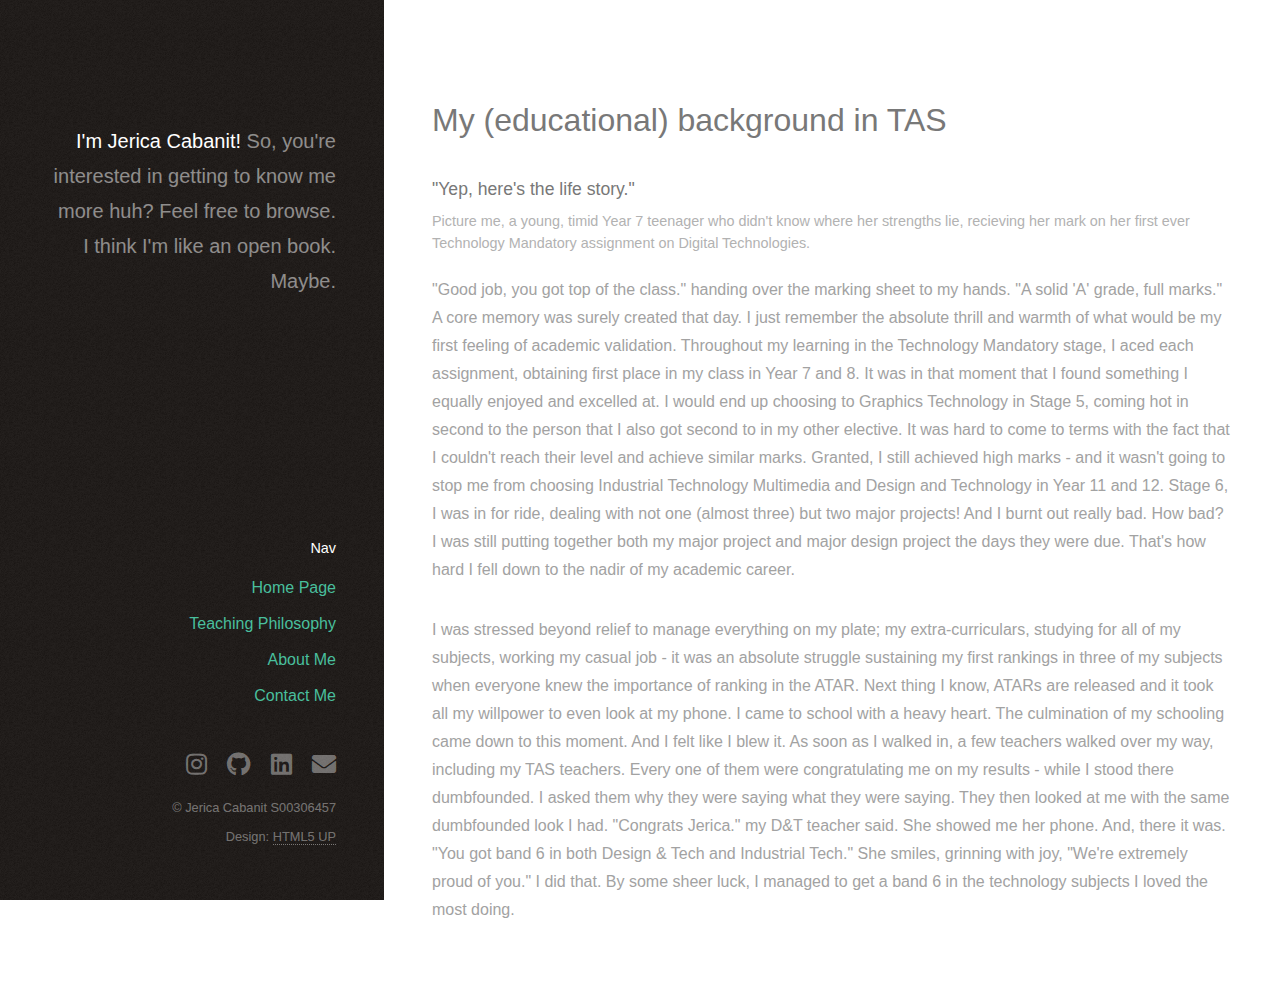
==== commit 3a3f4160: "Add files via upload" ====
--- a/aboutme.html
+++ b/aboutme.html
@@ -16,7 +16,7 @@
 		<!-- Header -->
 			<header id="header">
 				<div class="inner">
-					<a href="#" class="image avatar"><img src="images/avatar.jpg" alt="" /></a>
+					<a href="#" class="image avatar"><img src="images/pfp.jpg" alt="" /></a>
 					<h1><strong>I'm Jerica Cabanit!</strong><br />
 					So, you're interested in getting to know
 					me more huh? Feel free to browse.
@@ -30,424 +30,65 @@
 				<!-- One -->
 					<section id="one">
 						<header class="major">
-							<h2>Okay, So, who are you, actually?</h2>
+							<h2>My (educational) background in TAS</h2>
 						</header>
-						<p> That's such a good question!</p>
-						<ul class="actions">
-							<li><a href="#" class="button">Learn More</a></li>
-						</ul>
+						<header>
+							<h4>"Yep, here's the life story."</h4>
+							<p>Picture me, a young, timid Year 7 teenager who didn't know where her strengths lie, recieving her mark on her first ever Technology Mandatory assignment on Digital Technologies.
+							</p>
+						</header>
+						<p>
+							"Good job, you got top of the class." handing over the marking sheet to my hands. "A solid 'A' grade, full marks."
+							A core memory was surely created that day. I just remember the absolute thrill and warmth of what would be my
+							first feeling of academic validation. Throughout my learning in the Technology Mandatory stage, I aced each assignment,
+							obtaining first place in my class in Year 7 and 8. It was in that moment that I found something I equally enjoyed and excelled at.
+							I would end up choosing to Graphics Technology in Stage 5, coming hot in second to the person that I also got
+							second to in my other elective. It was hard to come to terms with the fact that I couldn't reach their level and achieve similar marks.
+							Granted, I still achieved high marks - and it wasn't going to stop me from choosing Industrial Technology Multimedia and Design and Technology in Year 11 and 12.
+							Stage 6, I was in for ride, dealing with not one (almost three) but two major projects! And I burnt out really bad. How bad?
+							I was still putting together both my major project and major design project the days they were due.
+							That's how hard I fell down to the nadir of my academic career.
+						</p>
+					
+							I was stressed beyond relief to manage everything on my plate; my extra-curriculars, studying for all of my subjects, working my casual job - it was an absolute struggle sustaining my first rankings in three of my subjects when everyone knew the importance of ranking in the ATAR.
+							Next thing I know, ATARs are released and it took all my willpower to even look at my phone. I came to school with a heavy heart. The culmination of my schooling came down to this moment. And I felt like I blew it.
+							As soon as I walked in, a few teachers walked over my way, including my TAS teachers. Every one of them were congratulating me on my results - while I stood there dumbfounded. I asked them why they were saying what they were saying. They then looked at me with the same dumbfounded look I had.
+							"Congrats Jerica." my D&T teacher said.
+							She showed me her phone. And, there it was. 
+							"You got band 6 in both Design & Tech and Industrial Tech."
+							She smiles, grinning with joy, "We're extremely proud of you."
+							I did that. By some sheer luck, I managed to get a band 6 in the technology subjects I loved the most doing. 
+						<p>
+						<header>
+
+						
 					</section>
 
-				<!-- Two -->
-					<section id="two">
-						<h2>Recent Work</h2>
-						<div class="row">
-							<article class="col-6 col-12-xsmall work-item">
-								<a href="images/fulls/01.jpg" class="image fit thumb"><img src="images/thumbs/01.jpg" alt="" /></a>
-								<h3>Magna sed consequat tempus</h3>
-								<p>Lorem ipsum dolor sit amet nisl sed nullam feugiat.</p>
-							</article>
-							<article class="col-6 col-12-xsmall work-item">
-								<a href="images/fulls/02.jpg" class="image fit thumb"><img src="images/thumbs/02.jpg" alt="" /></a>
-								<h3>Ultricies lacinia interdum</h3>
-								<p>Lorem ipsum dolor sit amet nisl sed nullam feugiat.</p>
-							</article>
-							<article class="col-6 col-12-xsmall work-item">
-								<a href="images/fulls/03.jpg" class="image fit thumb"><img src="images/thumbs/03.jpg" alt="" /></a>
-								<h3>Tortor metus commodo</h3>
-								<p>Lorem ipsum dolor sit amet nisl sed nullam feugiat.</p>
-							</article>
-							<article class="col-6 col-12-xsmall work-item">
-								<a href="images/fulls/04.jpg" class="image fit thumb"><img src="images/thumbs/04.jpg" alt="" /></a>
-								<h3>Quam neque phasellus</h3>
-								<p>Lorem ipsum dolor sit amet nisl sed nullam feugiat.</p>
-							</article>
-							<article class="col-6 col-12-xsmall work-item">
-								<a href="images/fulls/05.jpg" class="image fit thumb"><img src="images/thumbs/05.jpg" alt="" /></a>
-								<h3>Nunc enim commodo aliquet</h3>
-								<p>Lorem ipsum dolor sit amet nisl sed nullam feugiat.</p>
-							</article>
-							<article class="col-6 col-12-xsmall work-item">
-								<a href="images/fulls/06.jpg" class="image fit thumb"><img src="images/thumbs/06.jpg" alt="" /></a>
-								<h3>Risus ornare lacinia</h3>
-								<p>Lorem ipsum dolor sit amet nisl sed nullam feugiat.</p>
-							</article>
-						</div>
-						<ul class="actions">
-							<li><a href="#" class="button">Full Portfolio</a></li>
-						</ul>
-					</section>
-
-				<!-- Three -->
-					<section id="three">
-						<h2>Get In Touch</h2>
-						<p>Accumsan pellentesque commodo blandit enim arcu non at amet id arcu magna. Accumsan orci faucibus id eu lorem semper nunc nisi lorem vulputate lorem neque lorem ipsum dolor.</p>
-						<div class="row">
-							<div class="col-8 col-12-small">
-								<form method="post" action="#">
-									<div class="row gtr-uniform gtr-50">
-										<div class="col-6 col-12-xsmall"><input type="text" name="name" id="name" placeholder="Name" /></div>
-										<div class="col-6 col-12-xsmall"><input type="email" name="email" id="email" placeholder="Email" /></div>
-										<div class="col-12"><textarea name="message" id="message" placeholder="Message" rows="4"></textarea></div>
-									</div>
-								</form>
-								<ul class="actions">
-									<li><input type="submit" value="Send Message" /></li>
-								</ul>
-							</div>
-							<div class="col-4 col-12-small">
-								<ul class="labeled-icons">
-									<li>
-										<h3 class="icon solid fa-home"><span class="label">Address</span></h3>
-										1234 Somewhere Rd.<br />
-										Nashville, TN 00000<br />
-										United States
-									</li>
-									<li>
-										<h3 class="icon solid fa-mobile-alt"><span class="label">Phone</span></h3>
-										000-000-0000
-									</li>
-									<li>
-										<h3 class="icon solid fa-envelope"><span class="label">Email</span></h3>
-										<a href="#">hello@untitled.tld</a>
-									</li>
-								</ul>
-							</div>
-						</div>
-					</section>
-
-					<section id="four">
-						<h2>Elements</h2>
-
-						<section>
-							<h4>Text</h4>
-							<p>This is <b>bold</b> and this is <strong>strong</strong>. This is <i>italic</i> and this is <em>emphasized</em>.
-							This is <sup>superscript</sup> text and this is <sub>subscript</sub> text.
-							This is <u>underlined</u> and this is code: <code>for (;;) { ... }</code>. Finally, <a href="#">this is a link</a>.</p>
-							<hr />
-							<header>
-								<h4>Heading with a Subtitle</h4>
-								<p>Lorem ipsum dolor sit amet nullam id egestas urna aliquam</p>
-							</header>
-							<p>Nunc lacinia ante nunc ac lobortis. Interdum adipiscing gravida odio porttitor sem non mi integer non faucibus ornare mi ut ante amet placerat aliquet. Volutpat eu sed ante lacinia sapien lorem accumsan varius montes viverra nibh in adipiscing blandit tempus accumsan.</p>
-							<header>
-								<h5>Heading with a Subtitle</h5>
-								<p>Lorem ipsum dolor sit amet nullam id egestas urna aliquam</p>
-							</header>
-							<p>Nunc lacinia ante nunc ac lobortis. Interdum adipiscing gravida odio porttitor sem non mi integer non faucibus ornare mi ut ante amet placerat aliquet. Volutpat eu sed ante lacinia sapien lorem accumsan varius montes viverra nibh in adipiscing blandit tempus accumsan.</p>
-							<hr />
-							<h2>Heading Level 2</h2>
-							<h3>Heading Level 3</h3>
-							<h4>Heading Level 4</h4>
-							<h5>Heading Level 5</h5>
-							<h6>Heading Level 6</h6>
-							<hr />
-							<h5>Blockquote</h5>
-							<blockquote>Fringilla nisl. Donec accumsan interdum nisi, quis tincidunt felis sagittis eget tempus euismod. Vestibulum ante ipsum primis in faucibus vestibulum. Blandit adipiscing eu felis iaculis volutpat ac adipiscing accumsan faucibus. Vestibulum ante ipsum primis in faucibus lorem ipsum dolor sit amet nullam adipiscing eu felis.</blockquote>
-							<h5>Preformatted</h5>
-							<pre><code>i = 0;
-
-while (!deck.isInOrder()) {
-print 'Iteration ' + i;
-deck.shuffle();
-i++;
-}
-
-print 'It took ' + i + ' iterations to sort the deck.';</code></pre>
-						</section>
-
-						<section>
-							<h4>Lists</h4>
-							<div class="row">
-								<div class="col-6 col-12-xsmall">
-									<h5>Unordered</h5>
-									<ul>
-										<li>Dolor pulvinar etiam magna etiam.</li>
-										<li>Sagittis adipiscing lorem eleifend.</li>
-										<li>Felis enim feugiat dolore viverra.</li>
-									</ul>
-									<h5>Alternate</h5>
-									<ul class="alt">
-										<li>Dolor pulvinar etiam magna etiam.</li>
-										<li>Sagittis adipiscing lorem eleifend.</li>
-										<li>Felis enim feugiat dolore viverra.</li>
-									</ul>
-								</div>
-								<div class="col-6 col-12-xsmall">
-									<h5>Ordered</h5>
-									<ol>
-										<li>Dolor pulvinar etiam magna etiam.</li>
-										<li>Etiam vel felis at lorem sed viverra.</li>
-										<li>Felis enim feugiat dolore viverra.</li>
-										<li>Dolor pulvinar etiam magna etiam.</li>
-										<li>Etiam vel felis at lorem sed viverra.</li>
-										<li>Felis enim feugiat dolore viverra.</li>
-									</ol>
-									<h5>Icons</h5>
-									<ul class="icons">
-										<li><a href="#" class="icon brands fa-twitter"><span class="label">Twitter</span></a></li>
-										<li><a href="#" class="icon brands fa-facebook-f"><span class="label">Facebook</span></a></li>
-										<li><a href="#" class="icon brands fa-instagram"><span class="label">Instagram</span></a></li>
-										<li><a href="#" class="icon brands fa-github"><span class="label">Github</span></a></li>
-										<li><a href="#" class="icon brands fa-dribbble"><span class="label">Dribbble</span></a></li>
-										<li><a href="#" class="icon brands fa-tumblr"><span class="label">Tumblr</span></a></li>
-									</ul>
-								</div>
-							</div>
-							<h5>Actions</h5>
-							<ul class="actions">
-								<li><a href="#" class="button primary">Default</a></li>
-								<li><a href="#" class="button">Default</a></li>
-							</ul>
-							<ul class="actions small">
-								<li><a href="#" class="button primary small">Small</a></li>
-								<li><a href="#" class="button small">Small</a></li>
-							</ul>
-							<div class="row">
-								<div class="col-6 col-12-small">
-									<ul class="actions stacked">
-										<li><a href="#" class="button primary">Default</a></li>
-										<li><a href="#" class="button">Default</a></li>
-									</ul>
-								</div>
-								<div class="col-6 col-12-small">
-									<ul class="actions stacked">
-										<li><a href="#" class="button primary small">Small</a></li>
-										<li><a href="#" class="button small">Small</a></li>
-									</ul>
-								</div>
-								<div class="col-6 col-12-small">
-									<ul class="actions stacked">
-										<li><a href="#" class="button primary fit">Default</a></li>
-										<li><a href="#" class="button fit">Default</a></li>
-									</ul>
-								</div>
-								<div class="col-6 col-12-small">
-									<ul class="actions stacked">
-										<li><a href="#" class="button primary small fit">Small</a></li>
-										<li><a href="#" class="button small fit">Small</a></li>
-									</ul>
-								</div>
-							</div>
-						</section>
-
-						<section>
-							<h4>Table</h4>
-							<h5>Default</h5>
-							<div class="table-wrapper">
-								<table>
-									<thead>
-										<tr>
-											<th>Name</th>
-											<th>Description</th>
-											<th>Price</th>
-										</tr>
-									</thead>
-									<tbody>
-										<tr>
-											<td>Item One</td>
-											<td>Ante turpis integer aliquet porttitor.</td>
-											<td>29.99</td>
-										</tr>
-										<tr>
-											<td>Item Two</td>
-											<td>Vis ac commodo adipiscing arcu aliquet.</td>
-											<td>19.99</td>
-										</tr>
-										<tr>
-											<td>Item Three</td>
-											<td> Morbi faucibus arcu accumsan lorem.</td>
-											<td>29.99</td>
-										</tr>
-										<tr>
-											<td>Item Four</td>
-											<td>Vitae integer tempus condimentum.</td>
-											<td>19.99</td>
-										</tr>
-										<tr>
-											<td>Item Five</td>
-											<td>Ante turpis integer aliquet porttitor.</td>
-											<td>29.99</td>
-										</tr>
-									</tbody>
-									<tfoot>
-										<tr>
-											<td colspan="2"></td>
-											<td>100.00</td>
-										</tr>
-									</tfoot>
-								</table>
-							</div>
-
-							<h5>Alternate</h5>
-							<div class="table-wrapper">
-								<table class="alt">
-									<thead>
-										<tr>
-											<th>Name</th>
-											<th>Description</th>
-											<th>Price</th>
-										</tr>
-									</thead>
-									<tbody>
-										<tr>
-											<td>Item One</td>
-											<td>Ante turpis integer aliquet porttitor.</td>
-											<td>29.99</td>
-										</tr>
-										<tr>
-											<td>Item Two</td>
-											<td>Vis ac commodo adipiscing arcu aliquet.</td>
-											<td>19.99</td>
-										</tr>
-										<tr>
-											<td>Item Three</td>
-											<td> Morbi faucibus arcu accumsan lorem.</td>
-											<td>29.99</td>
-										</tr>
-										<tr>
-											<td>Item Four</td>
-											<td>Vitae integer tempus condimentum.</td>
-											<td>19.99</td>
-										</tr>
-										<tr>
-											<td>Item Five</td>
-											<td>Ante turpis integer aliquet porttitor.</td>
-											<td>29.99</td>
-										</tr>
-									</tbody>
-									<tfoot>
-										<tr>
-											<td colspan="2"></td>
-											<td>100.00</td>
-										</tr>
-									</tfoot>
-								</table>
-							</div>
-						</section>
-
-						<section>
-							<h4>Buttons</h4>
-							<ul class="actions">
-								<li><a href="#" class="button primary">Primary</a></li>
-								<li><a href="#" class="button">Default</a></li>
-							</ul>
-							<ul class="actions">
-								<li><a href="#" class="button large">Large</a></li>
-								<li><a href="#" class="button">Default</a></li>
-								<li><a href="#" class="button small">Small</a></li>
-							</ul>
-							<ul class="actions fit">
-								<li><a href="#" class="button primary fit">Fit</a></li>
-								<li><a href="#" class="button fit">Fit</a></li>
-							</ul>
-							<ul class="actions fit small">
-								<li><a href="#" class="button primary fit small">Fit + Small</a></li>
-								<li><a href="#" class="button fit small">Fit + Small</a></li>
-							</ul>
-							<ul class="actions">
-								<li><a href="#" class="button primary icon solid fa-download">Icon</a></li>
-								<li><a href="#" class="button icon solid fa-download">Icon</a></li>
-							</ul>
-							<ul class="actions">
-								<li><span class="button primary disabled">Primary</span></li>
-								<li><span class="button disabled">Default</span></li>
-							</ul>
-						</section>
-
-						<section>
-							<h4>Form</h4>
-							<form method="post" action="#">
-								<div class="row gtr-uniform gtr-50">
-									<div class="col-6 col-12-xsmall">
-										<input type="text" name="demo-name" id="demo-name" value="" placeholder="Name" />
-									</div>
-									<div class="col-6 col-12-xsmall">
-										<input type="email" name="demo-email" id="demo-email" value="" placeholder="Email" />
-									</div>
-									<div class="col-12">
-										<select name="demo-category" id="demo-category">
-											<option value="">- Category -</option>
-											<option value="1">Manufacturing</option>
-											<option value="1">Shipping</option>
-											<option value="1">Administration</option>
-											<option value="1">Human Resources</option>
-										</select>
-									</div>
-									<div class="col-4 col-12-small">
-										<input type="radio" id="demo-priority-low" name="demo-priority" checked>
-										<label for="demo-priority-low">Low Priority</label>
-									</div>
-									<div class="col-4 col-12-small">
-										<input type="radio" id="demo-priority-normal" name="demo-priority">
-										<label for="demo-priority-normal">Normal Priority</label>
-									</div>
-									<div class="col-4 col-12-small">
-										<input type="radio" id="demo-priority-high" name="demo-priority">
-										<label for="demo-priority-high">High Priority</label>
-									</div>
-									<div class="col-6 col-12-small">
-										<input type="checkbox" id="demo-copy" name="demo-copy">
-										<label for="demo-copy">Email me a copy of this message</label>
-									</div>
-									<div class="col-6 col-12-small">
-										<input type="checkbox" id="demo-human" name="demo-human" checked>
-										<label for="demo-human">I am a human and not a robot</label>
-									</div>
-									<div class="col-12">
-										<textarea name="demo-message" id="demo-message" placeholder="Enter your message" rows="6"></textarea>
-									</div>
-									<div class="col-12">
-										<ul class="actions">
-											<li><input type="submit" value="Send Message" class="primary" /></li>
-											<li><input type="reset" value="Reset" /></li>
-										</ul>
-									</div>
-								</div>
-							</form>
-						</section>
-
-						<section>
-							<h4>Image</h4>
-							<h5>Fit</h5>
-							<div class="box alt">
-								<div class="row gtr-50 gtr-uniform">
-									<div class="col-12"><span class="image fit"><img src="images/fulls/05.jpg" alt="" /></span></div>
-									<div class="col-4"><span class="image fit"><img src="images/thumbs/01.jpg" alt="" /></span></div>
-									<div class="col-4"><span class="image fit"><img src="images/thumbs/02.jpg" alt="" /></span></div>
-									<div class="col-4"><span class="image fit"><img src="images/thumbs/03.jpg" alt="" /></span></div>
-									<div class="col-4"><span class="image fit"><img src="images/thumbs/04.jpg" alt="" /></span></div>
-									<div class="col-4"><span class="image fit"><img src="images/thumbs/05.jpg" alt="" /></span></div>
-									<div class="col-4"><span class="image fit"><img src="images/thumbs/06.jpg" alt="" /></span></div>
-									<div class="col-4"><span class="image fit"><img src="images/thumbs/03.jpg" alt="" /></span></div>
-									<div class="col-4"><span class="image fit"><img src="images/thumbs/02.jpg" alt="" /></span></div>
-									<div class="col-4"><span class="image fit"><img src="images/thumbs/01.jpg" alt="" /></span></div>
-								</div>
-							</div>
-							<h5>Left &amp; Right</h5>
-							<p><span class="image left"><img src="images/avatar.jpg" alt="" /></span>Fringilla nisl. Donec accumsan interdum nisi, quis tincidunt felis sagittis eget. tempus euismod. Vestibulum ante ipsum primis in faucibus vestibulum. Blandit adipiscing eu felis iaculis volutpat ac adipiscing accumsan eu faucibus. Integer ac pellentesque praesent tincidunt felis sagittis eget. tempus euismod. Vestibulum ante ipsum primis in faucibus vestibulum. Blandit adipiscing eu felis iaculis volutpat ac adipiscing accumsan eu faucibus. Integer ac pellentesque praesent. Donec accumsan interdum nisi, quis tincidunt felis sagittis eget. tempus euismod. Vestibulum ante ipsum primis in faucibus vestibulum. Blandit adipiscing eu felis iaculis volutpat ac adipiscing accumsan eu faucibus. Integer ac pellentesque praesent tincidunt felis sagittis eget. tempus euismod. Vestibulum ante ipsum primis in faucibus vestibulum. Blandit adipiscing eu felis iaculis volutpat ac adipiscing accumsan eu faucibus. Integer ac pellentesque praesent.</p>
-							<p><span class="image right"><img src="images/avatar.jpg" alt="" /></span>Fringilla nisl. Donec accumsan interdum nisi, quis tincidunt felis sagittis eget. tempus euismod. Vestibulum ante ipsum primis in faucibus vestibulum. Blandit adipiscing eu felis iaculis volutpat ac adipiscing accumsan eu faucibus. Integer ac pellentesque praesent tincidunt felis sagittis eget. tempus euismod. Vestibulum ante ipsum primis in faucibus vestibulum. Blandit adipiscing eu felis iaculis volutpat ac adipiscing accumsan eu faucibus. Integer ac pellentesque praesent. Donec accumsan interdum nisi, quis tincidunt felis sagittis eget. tempus euismod. Vestibulum ante ipsum primis in faucibus vestibulum. Blandit adipiscing eu felis iaculis volutpat ac adipiscing accumsan eu faucibus. Integer ac pellentesque praesent tincidunt felis sagittis eget. tempus euismod. Vestibulum ante ipsum primis in faucibus vestibulum. Blandit adipiscing eu felis iaculis volutpat ac adipiscing accumsan eu faucibus. Integer ac pellentesque praesent.</p>
-						</section>
-
-					</section>
-				-->
-
-			</div>
+				
 
 		<!-- Footer -->
-			<footer id="footer">
-				<div class="inner">
-					<ul class="icons">
-						<li><a href="#" class="icon brands fa-instagram"><span class="label">Instagram</span></a></li>
-						<li><a href="#" class="icon brands fa-github"><span class="label">Github</span></a></li>
-						<li><a href="#" class="icon brands fa-linkedin"><span class="label">LinkedIn</span></a></li>
-						<li><a href="#" class="icon solid fa-envelope"><span class="label">Email</span></a></li>
-					</ul>
-					<ul class="copyright">
-						<li>&copy; Jerica Cabanit S00306457</li><li>Design: <a href="http://html5up.net">HTML5 UP</a></li>
-					</ul>
-				</div>
-			</footer>
+		<footer id="footer">
+			<div class="inner">
+			</ul>
+			<h5>Nav</h5>
+			<ul class="alt">
+				<a href="main.html"> <li>Home Page</li>
+				<a href="teachingphilosophy.html"><li>Teaching Philosophy</li>
+				<a href="aboutme.html"><li>About Me</li>
+				<a href="contactme.html"><li>Contact Me</li>
+			</ul>
+			<div class="inner"></div>
+				<ul class="icons">
+					<li><a href="https://www.instagram.com/tldrjea/" class="icon brands fa-instagram"><span class="label">Instagram</span></a></li>
+					<li><a href="https://github.com/jerica-cabanit" class="icon brands fa-github"><span class="label">Github</span></a></li>
+					<li><a href="https://www.linkedin.com/in/jerica-cabanit/" class="icon brands fa-linkedin"><span class="label">LinkedIn</span></a></li>
+					<li><a href="#" class="icon solid fa-envelope"><span class="label">Email</span></a></li>
+				</ul>
+				<ul class="copyright">
+					<li>&copy; Jerica Cabanit S00306457</li><li>Design: <a href="http://html5up.net">HTML5 UP</a></li>
+				</ul>
+			</div>
+		</footer>
 
 		<!-- Scripts -->
 			<script src="assets/js/jquery.min.js"></script>
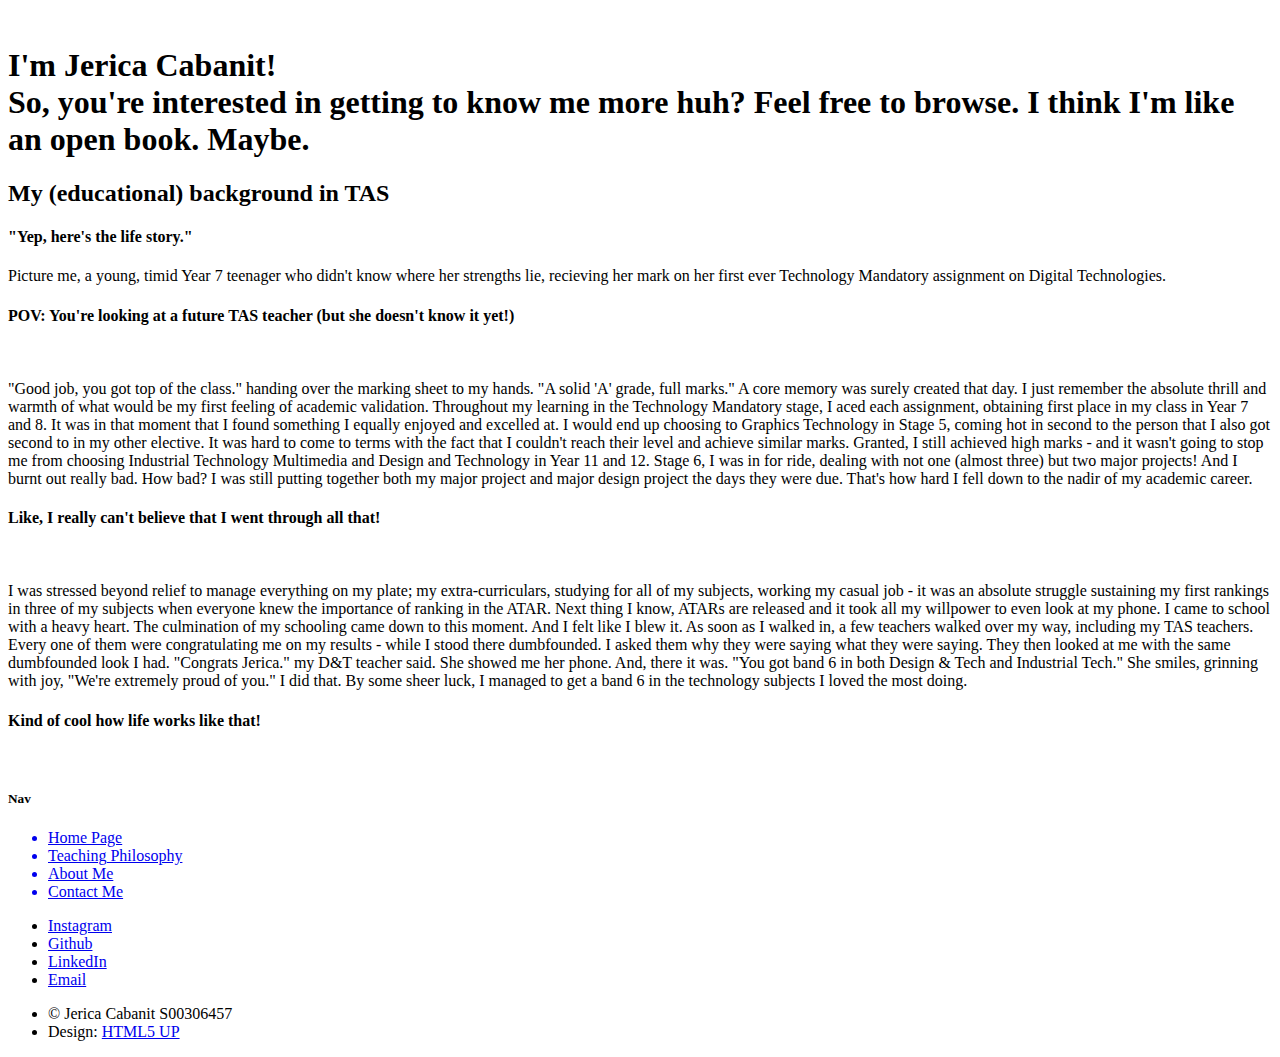
==== commit b6a78333: "Add files via upload" ====
--- a/aboutme.html
+++ b/aboutme.html
@@ -3,6 +3,10 @@
 	Strata by HTML5 UP
 	html5up.net | @ajlkn
 	Free for personal and commercial use under the CCA 3.0 license (html5up.net/license)
+
+	This page is about my educational experiences with learning in TAS back in highschool and how it really
+	allowed me to enjoy what I do now as a future TAS educator.
+
 -->
 <html>
 	<head>
@@ -13,19 +17,19 @@
 	</head>
 	<body class="is-preload">
 
-		<!-- Header -->
-			<header id="header">
-				<div class="inner">
-					<a href="#" class="image avatar"><img src="images/pfp.jpg" alt="" /></a>
-					<h1><strong>I'm Jerica Cabanit!</strong><br />
-					So, you're interested in getting to know
-					me more huh? Feel free to browse.
-					I think I'm like an open book. Maybe. <h1>
-				</div>
-			</header>
+		<!-- Header: This is the header that is shown on the top left side of the website with the Footer on the bottom left -->
+		<header id="header">
+			<div class="inner">
+				<a href="#" class="image avatar"><img src="images/pfp.jpg" alt="" /></a>
+				<h1><strong>I'm Jerica Cabanit!</strong><br />
+				So, you're interested in getting to know					
+				me more huh? Feel free to browse.
+				I think I'm like an open book. Maybe. <h1>
+			</div>
+		</header>
 
-		<!-- Main -->
-			<div id="main">
+		<!-- Main: This class allows for the whole website to be formatted well. -->
+		<div id="main">
 
 				<!-- One -->
 					<section id="one">
@@ -37,6 +41,13 @@
 							<p>Picture me, a young, timid Year 7 teenager who didn't know where her strengths lie, recieving her mark on her first ever Technology Mandatory assignment on Digital Technologies.
 							</p>
 						</header>
+						<section>
+							<h4>POV: You're looking at a future TAS teacher (but she doesn't know it yet!)</h4>
+							<div class="box alt">
+								<div class="row gtr-50 gtr-uniform">
+									<div class="col-12"><span class="image fit"><img src="images/meandbin.jpg" alt="" /></span></div>
+						</div>
+						</section>
 						<p>
 							"Good job, you got top of the class." handing over the marking sheet to my hands. "A solid 'A' grade, full marks."
 							A core memory was surely created that day. I just remember the absolute thrill and warmth of what would be my
@@ -49,7 +60,14 @@
 							I was still putting together both my major project and major design project the days they were due.
 							That's how hard I fell down to the nadir of my academic career.
 						</p>
-					
+						<section>
+							<h4>Like, I really can't believe that I went through all that!</h4>
+							<div class="box alt">
+								<div class="row gtr-50 gtr-uniform">
+									<div class="col-12"><span class="image fit"><img src="images/omgitsmeagain.jpg" alt="" /></span></div>
+						</div>
+						</section>
+						<p>
 							I was stressed beyond relief to manage everything on my plate; my extra-curriculars, studying for all of my subjects, working my casual job - it was an absolute struggle sustaining my first rankings in three of my subjects when everyone knew the importance of ranking in the ATAR.
 							Next thing I know, ATARs are released and it took all my willpower to even look at my phone. I came to school with a heavy heart. The culmination of my schooling came down to this moment. And I felt like I blew it.
 							As soon as I walked in, a few teachers walked over my way, including my TAS teachers. Every one of them were congratulating me on my results - while I stood there dumbfounded. I asked them why they were saying what they were saying. They then looked at me with the same dumbfounded look I had.
@@ -58,21 +76,27 @@
 							"You got band 6 in both Design & Tech and Industrial Tech."
 							She smiles, grinning with joy, "We're extremely proud of you."
 							I did that. By some sheer luck, I managed to get a band 6 in the technology subjects I loved the most doing. 
-						<p>
-						<header>
+						</p>
+						<section>
+							<h4>Kind of cool how life works like that!</h4>
+							<div class="box alt">
+								<div class="row gtr-50 gtr-uniform">
+									<div class="col-12"><span class="image fit"><img src="images/friends.jpg" alt="" /></span></div>
+						</div>
+						</section>
 
 						
 					</section>
 
 				
 
-		<!-- Footer -->
+		<!-- Footer: This is the footer that is shown on the bottom left side of the website with the Footer on the top left-->
 		<footer id="footer">
 			<div class="inner">
 			</ul>
 			<h5>Nav</h5>
 			<ul class="alt">
-				<a href="main.html"> <li>Home Page</li>
+				<a href="index.html"> <li>Home Page</li>
 				<a href="teachingphilosophy.html"><li>Teaching Philosophy</li>
 				<a href="aboutme.html"><li>About Me</li>
 				<a href="contactme.html"><li>Contact Me</li>
@@ -82,7 +106,7 @@
 					<li><a href="https://www.instagram.com/tldrjea/" class="icon brands fa-instagram"><span class="label">Instagram</span></a></li>
 					<li><a href="https://github.com/jerica-cabanit" class="icon brands fa-github"><span class="label">Github</span></a></li>
 					<li><a href="https://www.linkedin.com/in/jerica-cabanit/" class="icon brands fa-linkedin"><span class="label">LinkedIn</span></a></li>
-					<li><a href="#" class="icon solid fa-envelope"><span class="label">Email</span></a></li>
+					<li><a href="https://linktr.ee/jerica.cabanit" class="icon solid fa-envelope"><span class="label">Email</span></a></li>
 				</ul>
 				<ul class="copyright">
 					<li>&copy; Jerica Cabanit S00306457</li><li>Design: <a href="http://html5up.net">HTML5 UP</a></li>
